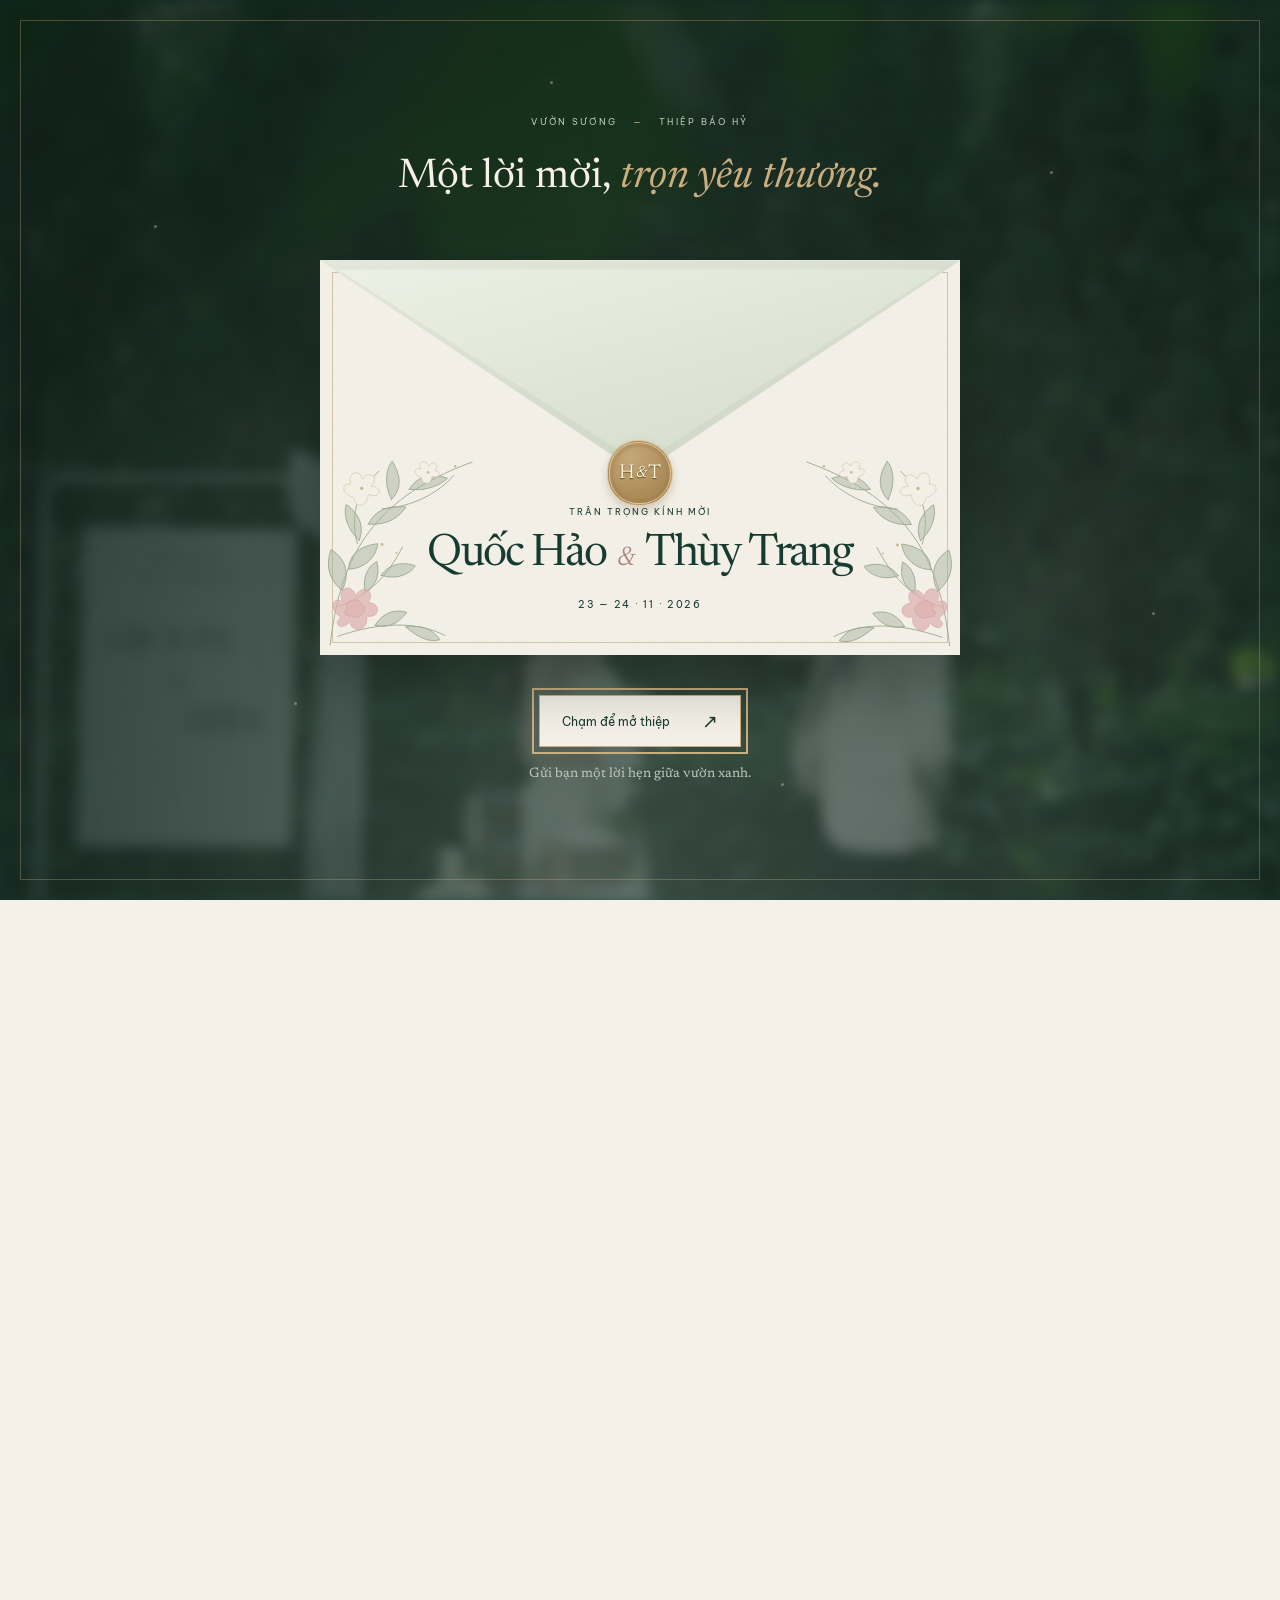
==== index.html @ 307e9cd2 "Add wedding music, update bride venue, remove RSVP and reorder groom directions" ====
<!doctype html>
<html lang="vi">
  <head>
    <meta charset="UTF-8" />
    <meta name="viewport" content="width=device-width,initial-scale=1" />
    <title>Thiệp cưới Quốc Hảo &amp; Thùy Trang | Vườn Sương</title>
    <meta
      name="description"
      content="Thiệp cưới Quốc Hảo và Thùy Trang. Bữa cơm thân mật ngày 23/11 và lễ thành hôn ngày 24/11/2026 tại Hưng Yên."
    />
    <link
      rel="stylesheet"
      href="assets/invitation-shared.css?v=20261108-music"
    />
    <link rel="stylesheet" href="assets/storytelling.css?v=20261108-music" />
    <link rel="stylesheet" href="assets/garden.css" />
    <link rel="icon" href="assets/favicon.svg" type="image/svg+xml" />
    <link rel="preconnect" href="https://fonts.googleapis.com" />
    <link rel="preconnect" href="https://fonts.gstatic.com" crossorigin />
    <link rel="preload" as="image" href="assets/images/nm_00004.webp" />
    <meta name="theme-color" content="#173B31" />
    <meta
      property="og:title"
      content="Quốc Hảo &amp; Thùy Trang · Vườn Sương"
    />
    <meta
      property="og:description"
      content="Trân trọng kính mời · 23–24.11.2026 · Hưng Yên"
    />
    <meta property="og:image" content="assets/images/nm_00004.webp" />
    <noscript
      ><style>
        .invitation-gate {
          display: none;
        }
      </style></noscript
    >
  </head>
  <body class="theme-garden" data-particles="true">
    <a class="skip-link" href="#noi-dung">Đến nội dung thiệp</a>
    <div
      class="invitation-gate"
      role="dialog"
      aria-labelledby="gate-title"
      data-state="closed"
    >
      <div class="gate__mist" aria-hidden="true"></div>
      <div class="gate__lights" aria-hidden="true">
        <span></span><span></span><span></span><span></span><span></span
        ><span></span>
      </div>
      <div class="gate__content">
        <p class="gate__edition">
          VƯỜN SƯƠNG <span aria-hidden="true">—</span> THIỆP BÁO HỶ
        </p>
        <p class="gate__intro" id="gate-title">
          Một lời mời, <i>trọn yêu thương.</i>
        </p>
        <div
          class="envelope"
          aria-label="Phong bì giấy ivory, niêm phong H và T"
        >
          <div class="envelope__back" aria-hidden="true"></div>
          <div class="envelope__letter" aria-hidden="true">
            <span>TRÂN TRỌNG KÍNH MỜI</span
            ><strong>Quốc Hảo<br /><i>&amp;</i><br />Thùy Trang</strong
            ><span>23 — 24 · 11 · 2026</span>
          </div>
          <div class="envelope__front">
            <p class="gate__label">TRÂN TRỌNG KÍNH MỜI</p>
            <h1 class="couple-title">
              <span class="couple-name">Quốc Hảo</span
              ><i class="couple-connector">&amp;</i
              ><span class="couple-name">Thùy Trang</span>
            </h1>
            <p class="gate__date">23 — 24 · 11 · 2026</p>
            <span
              class="envelope__botanical envelope__botanical--left"
              aria-hidden="true"
            ></span>
            <span
              class="envelope__botanical envelope__botanical--right"
              aria-hidden="true"
            ></span>
          </div>
          <div class="envelope__flap" aria-hidden="true"></div>
          <span class="gate__monogram" aria-hidden="true"
            >H<span>&amp;</span>T</span
          >
        </div>
        <button class="gate__open" type="button" data-open-invitation>
          <span>Chạm để mở thiệp</span><span aria-hidden="true">↗</span>
        </button>
        <p class="gate__footnote">Gửi bạn một lời hẹn giữa vườn xanh.</p>
        <p class="sr-only" role="status" data-gate-status></p>
      </div>
    </div>
    <main id="noi-dung" tabindex="-1">
      <section class="hero" aria-labelledby="hero-title">
        <div class="hero__frame" aria-hidden="true"></div>
        <span class="hero__signature" aria-hidden="true">H &amp; T</span>
        <div
          class="hero__photo"
          role="img"
          aria-label="Ảnh cưới Quốc Hảo và Thùy Trang giữa khu vườn"
        ></div>
        <div class="hero__content">
          <div class="hero__heading">
            <p class="eyebrow">TRÂN TRỌNG BÁO HỶ</p>
            <h1 class="couple-title" id="hero-title" tabindex="-1">
              <span class="couple-name">Quốc Hảo</span
              ><i class="couple-connector">&amp;</i
              ><span class="couple-name">Thùy Trang</span>
            </h1>
          </div>
          <p class="hero__invitation">
            Một lời hẹn giữa vườn xanh.<br />Trân trọng mời bạn đến chung vui
            cùng hai gia đình.
          </p>
          <div class="hero__date">
            <p class="hero__wedding-date">
              23 — 24 · 11 · 2026 <span>HƯNG YÊN</span>
            </p>
            <nav class="hero__links" aria-label="Thông tin ngày cưới">
              <a href="#lich-cuoi"
                >Xem lịch cưới <span aria-hidden="true">↓</span></a
              >
              <a href="#nha-chu-re"
                >Đường đến nhà chú rể <span aria-hidden="true">↓</span></a
              >
            </nav>
          </div>
        </div>
      </section>
      <section
        class="wedding-schedule"
        id="lich-cuoi"
        aria-labelledby="wedding-schedule-title"
      >
        <header>
          <p class="eyebrow">TRÂN TRỌNG KÍNH MỜI</p>
          <h2 id="wedding-schedule-title">Lịch cưới</h2>
          <p>
            Trân trọng kính mời quý vị tới dự bữa cơm thân mật mừng lễ thành hôn
            của hai con chúng tôi.
          </p>
        </header>
        <div class="wedding-schedule__events">
          <article class="wedding-schedule__event reveal">
            <span class="event-number" aria-hidden="true"
              >23<span>THÁNG 11</span></span
            >
            <h3>Bữa cơm thân mật</h3>
            <p>
              <time datetime="2026-11-23">Thứ Hai, 23/11/2026</time>
              <span class="wedding-schedule__lunar"
                >Tức ngày 15 tháng 10 năm Bính Ngọ</span
              >
            </p>
            <p class="wedding-schedule__place">
              <strong>Gia đình nhà gái</strong><br />Tổ dân phố Rừng, Dị Sử, Mỹ
              Hào, Hưng Yên
            </p>
          </article>
          <article class="wedding-schedule__event reveal">
            <span class="event-number" aria-hidden="true"
              >24<span>THÁNG 11</span></span
            >
            <h3>Lễ thành hôn</h3>
            <p>
              <time datetime="2026-11-24">Thứ Ba, 24/11/2026</time>
              <span class="wedding-schedule__lunar"
                >Tức ngày 16 tháng 10 năm Bính Ngọ</span
              >
            </p>
            <p class="wedding-schedule__place">
              <strong>Gia đình nhà trai</strong><br />Thôn Hiển Dương, Dương
              Quang, Mỹ Hào, Hưng Yên
            </p>
            <a href="#nha-chu-re">Xem bản đồ nhà trai</a>
          </article>
        </div>
        <div class="family-heading reveal">
          <span aria-hidden="true">❧</span>
          <p>Hai gia đình, một ngày vui</p>
        </div>
        <div class="wedding-schedule__families">
          <div class="reveal">
            <h3>Nhà trai</h3>
            <p>Đặng Đình Mười<br />Nguyễn Thị Duyên</p>
          </div>
          <div class="reveal">
            <h3>Nhà gái</h3>
            <p>Hàn Ngọc Tú<br />Nguyễn Thị Kim Oanh</p>
          </div>
        </div>
      </section>

      <section class="story" aria-label="Câu chuyện minh họa">
        <div class="story__copy reveal">
          <p class="eyebrow">CHUYỆN CỦA CHÚNG MÌNH</p>
          <p class="sample-note">Lời kể minh họa · chờ hai bạn xác nhận</p>
          <h2>Từ hôm nay,<br />mình gọi nhau là nhà.</h2>
          <p>
            Sau những ngày cùng nhau đi qua bình thường và rực rỡ, chúng mình
            chọn một ngày đẹp để bắt đầu chương mới.
          </p>
        </div>
        <img
          class="reveal"
          src="assets/images/nm_00059.webp"
          srcset="
            assets/images/nm_00059-420.webp 420w,
            assets/images/nm_00059.webp     699w
          "
          sizes="(max-width: 768px) calc(100vw - 40px), 46vw"
          alt="Quốc Hảo nghiêng về Thùy Trang bên hoa trắng trong khu vườn"
          loading="lazy"
          width="699"
          height="1048"
        />
      </section>
      <section class="promise">
        <blockquote class="reveal">
          “Có những cuộc gặp gỡ khiến mọi ngày sau đó đều trở nên
          <i>đáng nhớ.</i>”
        </blockquote>
        <div class="promise__detail reveal">
          <p>
            Chúng mình rất mong được đón bạn đến chung vui, cùng chứng kiến
            khoảnh khắc hai gia đình trở thành một.
          </p>
        </div>
      </section>

      <section class="story-chapter" aria-label="Lời hẹn của chúng mình">
        <div class="chapter-scene">
          <img
            src="assets/images/nm_00107.webp"
            alt="Quốc Hảo và Thùy Trang nắm tay nhau dưới những tán lá xanh"
            loading="lazy"
            width="699"
            height="1048"
          />
          <div class="chapter-words">
            <p class="story-eyebrow">CHUYỆN HAI CHÚNG MÌNH</p>
            <h2 class="reveal">Một cuộc gặp, một hành trình.</h2>
            <p class="reveal">
              Chúng mình mong những ngày phía trước sẽ luôn có một người để cùng
              trở về.
            </p>
          </div>
        </div>
      </section>
      <section class="story-vows" aria-labelledby="vow-title">
        <header class="reveal">
          <p class="story-eyebrow">MỘT CHƯƠNG MỚI</p>
          <h2 id="vow-title">Từ những điều bình dị</h2>
        </header>
        <div class="vow-pair">
          <article class="reveal">
            <span class="vow-initial" aria-hidden="true">T</span>
            <h3>Thùy Trang</h3>
            <p>
              Mong có một người cùng chia sẻ niềm vui, cùng lắng nghe những
              chuyện nhỏ và cùng yêu thương gia đình.
            </p>
          </article>
          <article class="reveal">
            <span class="vow-initial" aria-hidden="true">H</span>
            <h3>Quốc Hảo</h3>
            <p>
              Mong được nắm tay nhau qua những ngày bình thường, cùng chăm sóc
              một mái nhà và gìn giữ lời hẹn hôm nay.
            </p>
          </article>
        </div>
      </section>
      <section class="story-journey" aria-labelledby="journey-title">
        <header class="reveal">
          <h2 id="journey-title">Những điều mình cùng chọn.</h2>
          <p>Một lời hẹn được xây nên từ những điều nhỏ bé.</p>
        </header>
        <div class="journey-track">
          <article class="reveal">
            <span aria-hidden="true">01</span>
            <h3>Lắng nghe</h3>
            <p>Dành thời gian cho nhau, cả những điều chưa kịp nói.</p>
          </article>
          <article class="reveal">
            <span aria-hidden="true">02</span>
            <h3>Đồng hành</h3>
            <p>Cùng đi qua thay đổi và tìm niềm vui trong mỗi ngày.</p>
          </article>
          <article class="reveal">
            <span aria-hidden="true">03</span>
            <h3>Về chung một nhà</h3>
            <p>
              Mang theo yêu thương của hai gia đình để bắt đầu hành trình mới.
            </p>
          </article>
        </div>
      </section>
      <section class="story-album" aria-labelledby="album-title">
        <header class="reveal">
          <p class="story-eyebrow">ALBUM NGÀY VUI</p>
          <h2 id="album-title">Giữ lại những dịu dàng.</h2>
          <p>
            Những khoảnh khắc của Quốc Hảo và Thùy Trang. Chạm vào ảnh để ngắm
            gần hơn.
          </p>
        </header>
        <div class="album-grid">
          <button
            class="album-photo reveal"
            type="button"
            data-photo="assets/images/nm_00004.webp"
            aria-label="Mở ảnh Quốc Hảo và Thùy Trang bên nhau trong khu vườn"
          >
            <img
              src="assets/images/nm_00004.webp"
              srcset="
                assets/images/nm_00004-420.webp 420w,
                assets/images/nm_00004.webp     699w
              "
              sizes="(max-width: 768px) calc(100vw - 40px), 40vw"
              alt="Quốc Hảo và Thùy Trang nắm tay, cùng nhìn về phía máy ảnh trong khu vườn"
              loading="lazy"
              width="699"
              height="1048"
            /><span>Hai người, một lời hẹn</span>
          </button>
          <button
            class="album-photo reveal"
            type="button"
            data-photo="assets/images/nm_00059.webp"
            aria-label="Mở ảnh hai bạn bên hoa trắng"
          >
            <img
              src="assets/images/nm_00059.webp"
              srcset="
                assets/images/nm_00059-420.webp 420w,
                assets/images/nm_00059.webp     699w
              "
              sizes="(max-width: 768px) calc(100vw - 40px), 40vw"
              alt="Quốc Hảo nghiêng về Thùy Trang giữa sắc xanh và hoa trắng"
              loading="lazy"
              width="699"
              height="1048"
            /><span>Một khoảnh khắc dịu dàng</span>
          </button>
          <button
            class="album-photo reveal"
            type="button"
            data-photo="assets/images/nm_00107.webp"
            aria-label="Mở ảnh hai bạn nắm tay dưới tán lá"
          >
            <img
              src="assets/images/nm_00107.webp"
              srcset="
                assets/images/nm_00107-420.webp 420w,
                assets/images/nm_00107.webp     699w
              "
              sizes="(max-width: 768px) calc(100vw - 40px), 40vw"
              alt="Thùy Trang và Quốc Hảo nắm tay dưới những tán lá trong khu vườn"
              loading="lazy"
              width="699"
              height="1048"
            /><span>Nắm tay giữa vườn xanh</span>
          </button>
          <button
            class="album-photo reveal"
            type="button"
            data-photo="assets/images/nm_00158.webp"
            aria-label="Mở ảnh Thùy Trang cầm hoa và Quốc Hảo phía sau"
          >
            <img
              src="assets/images/nm_00158.webp"
              srcset="
                assets/images/nm_00158-420.webp 420w,
                assets/images/nm_00158.webp     699w
              "
              sizes="(max-width: 768px) calc(100vw - 40px), 40vw"
              alt="Thùy Trang cầm bó hoa trắng, Quốc Hảo mỉm cười phía sau trong khu vườn"
              loading="lazy"
              width="699"
              height="1048"
            /><span>Những ngày có nhau</span>
          </button>
          <button
            class="album-photo album-photo--ceremony reveal"
            type="button"
            data-photo="assets/images/nm_01440.webp"
            aria-label="Mở ảnh Quốc Hảo và Thùy Trang trong áo dài đỏ"
          >
            <img
              src="assets/images/nm_01440.webp"
              srcset="
                assets/images/nm_01440-420.webp 420w,
                assets/images/nm_01440.webp     699w
              "
              sizes="(max-width: 768px) calc(100vw - 40px), 40vw"
              alt="Quốc Hảo và Thùy Trang mặc áo dài đỏ bên dòng chữ Nhà có hỷ"
              loading="lazy"
              width="699"
              height="1048"
            /><span>Ngày vui, nhà có hỷ</span>
          </button>
        </div>
      </section>
      <section class="venue" id="nha-chu-re" aria-labelledby="venue-title">
        <div class="venue__copy reveal">
          <p class="eyebrow">ĐƯỜNG ĐẾN LỄ THÀNH HÔN</p>
          <h2 id="venue-title">Nhà chú rể</h2>
          <p>Thôn Hiển Dương, Dương Quang, Mỹ Hào, Hưng Yên</p>
          <a
            class="venue__directions"
            href="https://www.google.com/maps/dir/?api=1&amp;destination=20.9388189%2C106.1072559"
            target="_blank"
            rel="noopener noreferrer"
          >
            Chỉ đường trên Google Maps <span aria-hidden="true">↗</span>
          </a>
        </div>
        <iframe
          class="venue__map"
          title="Bản đồ Google Maps đến nhà chú rể"
          src="https://www.google.com/maps?q=20.9388189%2C106.1072559&amp;z=16&amp;output=embed"
          loading="lazy"
          referrerpolicy="no-referrer"
          allowfullscreen
        ></iframe>
      </section>
      <section class="story-finale" aria-label="Lời cảm ơn của hai gia đình">
        <p class="story-eyebrow reveal">QUỐC HẢO &amp; THÙY TRANG</p>
        <h2 class="reveal">Một lời hẹn giữa vườn xanh.</h2>
        <p class="reveal">
          Hai gia đình chân thành cảm ơn.<br />Sự hiện diện của quý vị là niềm
          vinh hạnh cho gia đình chúng tôi.
        </p>
      </section>
      <button
        class="music-toggle"
        type="button"
        aria-controls="wedding-music"
        aria-pressed="false"
        aria-label="Bật nhạc nền Young And Beautiful"
        hidden
      >
        <svg
          aria-hidden="true"
          viewBox="0 0 24 24"
          width="19"
          height="19"
          fill="none"
          stroke="currentColor"
          stroke-width="1.4"
        >
          <path d="M9 17V6l11-3v11M9 9l11-3" />
          <ellipse cx="6" cy="17.5" rx="3" ry="2.5" />
          <ellipse cx="17" cy="14.5" rx="3" ry="2.5" />
        </svg>
        <span class="music-toggle__label">Bật nhạc</span>
      </button>
      <p class="sr-only" role="status" aria-live="polite" data-music-status></p>
    </main>
    <audio
      id="wedding-music"
      src="assets/audio/young-and-beautiful.mp3"
      preload="none"
      loop
    ></audio>
    <footer class="invitation-footer">
      QUỐC HẢO &amp; THÙY TRANG · <a href="#noi-dung">Về đầu trang ↑</a>
    </footer>
    <script src="assets/music.js?v=20261108-music"></script>
    <script src="assets/invitation.js?v=20261108-music"></script>
  </body>
</html>
---- assets/invitation-shared.css ----
﻿@import url("https://fonts.googleapis.com/css2?family=Be+Vietnam+Pro:wght@300;400;500;600&family=Newsreader:ital,opsz,wght@0,6..72,400;0,6..72,500;0,6..72,600;1,6..72,400;1,6..72,500&display=swap");

:root {
  --green: #173b31;
  --pine: #102820;
  --paper: #f5f1e8;
  --sage: #bbcabd;
  --gold: #c9ae80;
  --rose: #dba6a6;
  --line: rgba(137, 119, 82, 0.32);
  --serif: "Newsreader", Georgia, serif;
  --sans: "Be Vietnam Pro", Arial, sans-serif;
  --ease: cubic-bezier(0.22, 1, 0.36, 1);
}
* {
  box-sizing: border-box;
}
html {
  scroll-behavior: smooth;
}
html.invitation-locked {
  overflow: hidden;
  overflow-anchor: none;
  scroll-behavior: auto;
}
body {
  margin: 0;
  min-width: 280px;
  font-family: var(--sans);
  background: var(--paper);
  color: var(--green);
}
body.gate-active {
  position: fixed;
  inset: 0;
  width: 100%;
  overflow: hidden;
}
.music-toggle {
  position: fixed;
  z-index: 40;
  right: max(1rem, env(safe-area-inset-right));
  bottom: max(1rem, env(safe-area-inset-bottom));
  display: inline-flex;
  align-items: center;
  justify-content: center;
  gap: 0.65rem;
  min-height: 48px;
  padding: 0.75rem 1rem;
  border: 1px solid var(--gold);
  background: var(--paper);
  color: var(--green);
  box-shadow: 0 4px 20px #10282020;
  cursor: pointer;
  font-size: 0.7rem;
  transition:
    background 0.2s,
    transform 0.2s;
}
.music-toggle:hover {
  background: #e3e9df;
}
.music-toggle:active {
  transform: scale(0.97);
}
.music-toggle[data-music-state="playing"] {
  background: var(--green);
  color: var(--paper);
}
.music-toggle[hidden],
body:not(.invitation-open) .music-toggle {
  display: none;
}
a {
  color: inherit;
  text-decoration: none;
}
button,
input,
select,
textarea {
  font: inherit;
}
button,
a,
input,
select {
  -webkit-tap-highlight-color: transparent;
}
button {
  touch-action: manipulation;
}
button:focus-visible,
a:focus-visible,
input:focus-visible,
select:focus-visible,
textarea:focus-visible {
  outline: 2px solid var(--gold);
  outline-offset: 5px;
}
button:disabled {
  cursor: wait;
}
h1,
h2,
h3,
blockquote {
  font-family: var(--serif);
  font-weight: 400;
  line-height: 1.2;
  letter-spacing: -0.025em;
  text-wrap: balance;
  overflow-wrap: break-word;
}
p {
  line-height: 1.85;
  text-wrap: pretty;
}
img {
  max-width: 100%;
}
main:focus,
h1:focus {
  outline: none;
}
.sr-only {
  position: absolute;
  width: 1px;
  height: 1px;
  padding: 0;
  margin: -1px;
  overflow: hidden;
  clip-path: inset(50%);
  white-space: nowrap;
}
.skip-link {
  position: fixed;
  z-index: 70;
  left: 1rem;
  top: 1rem;
  padding: 1rem;
  background: var(--paper);
  color: var(--green);
  transform: translateY(-200%);
}
.skip-link:focus {
  transform: none;
}
.couple-title {
  display: flex;
  flex-direction: column;
  gap: 0.04em;
  margin: 1rem 0;
  font: 400 clamp(3rem, 6.3vw, 6.5rem)/1.22 var(--serif);
  letter-spacing: -0.04em;
}
.couple-name {
  display: block;
  white-space: nowrap;
  line-height: 1.24;
}
.couple-connector {
  font-size: 0.48em;
  font-weight: 400;
  line-height: 1.3;
  color: var(--rose);
}
.eyebrow,
.story-eyebrow {
  font: 500 0.65rem/1.9 var(--sans);
  letter-spacing: 0.2em;
}
.reveal {
  opacity: 1;
}
.motion-ready .reveal {
  transition:
    opacity 0.85s ease,
    transform 1s var(--ease);
  transition-delay: calc(var(--reveal-order, 0) * 100ms);
}
.motion-ready .reveal:not(.is-visible) {
  opacity: 0;
  transform: translate3d(0, 24px, 0);
}
.celebration-layer {
  position: fixed;
  inset: 0;
  z-index: 30;
  pointer-events: none;
  overflow: hidden;
}
.celebration-layer span {
  position: absolute;
  left: calc(var(--i) * 11%);
  top: -5%;
  width: 7px;
  height: 12px;
  background: var(--rose);
  border-radius: 80% 15% 80% 15%;
  opacity: 0;
  animation: petal-fall 4.8s calc(var(--i) * 110ms) ease-out both;
}
.celebration-layer span:nth-child(even) {
  background: var(--sage);
  width: 6px;
  height: 15px;
}
@keyframes petal-fall {
  12% {
    opacity: 0.65;
  }
  to {
    opacity: 0;
    transform: translate3d(7vw, 102vh, 0) rotate(250deg);
  }
}
dialog::backdrop {
  background: rgba(8, 24, 18, 0.87);
}
dialog[open] {
  animation: dialog-in 0.3s var(--ease);
}
@keyframes dialog-in {
  from {
    opacity: 0;
    transform: translateY(12px);
  }
  to {
    opacity: 1;
    transform: none;
  }
}
.invitation-footer {
  text-align: center;
  padding: 2rem 1rem;
  background: var(--pine);
  color: var(--sage);
  font-size: 0.65rem;
  line-height: 2;
  letter-spacing: 0.06em;
}
.invitation-footer a {
  text-decoration: underline;
  text-underline-offset: 4px;
}
@media (prefers-reduced-motion: reduce) {
  html {
    scroll-behavior: auto;
  }
  *,
  *::before,
  *::after {
    animation: none !important;
    transition: none !important;
  }
  .motion-ready .reveal:not(.is-visible) {
    opacity: 1;
    transform: none;
  }
  .celebration-layer {
    display: none;
  }
}
---- assets/storytelling.css ----
﻿.story-chapter {
  min-height: 125svh;
  position: relative;
  background: var(--pine);
  color: var(--paper);
}
.chapter-scene {
  position: sticky;
  top: 0;
  min-height: 100svh;
  display: grid;
  align-items: center;
  overflow: hidden;
  padding: 7rem 8vw;
  isolation: isolate;
}
.chapter-scene > img {
  position: absolute;
  inset: 0;
  z-index: -2;
  left: 45%;
  width: 55%;
  height: 100%;
  object-fit: cover;
  object-position: center 62%;
  filter: brightness(0.72);
  transform: scale(1.08);
}
.chapter-scene::after {
  content: "";
  position: absolute;
  inset: 0;
  z-index: -1;
  background: linear-gradient(90deg, rgba(9, 29, 22, 0.65), transparent);
}
.chapter-words {
  max-width: 36vw;
}
.chapter-words h2 {
  font-size: clamp(2.5rem, 5vw, 5rem);
  margin: 1rem 0 1.75rem;
}
.chapter-words > p:last-child {
  max-width: 42ch;
  font-size: clamp(0.9rem, 1.5vw, 1.1rem);
}
.story-vows,
.story-journey,
.story-album,
.story-finale {
  padding: clamp(5rem, 9vw, 9rem) max(1.25rem, 7vw);
  min-width: 0;
}
.story-vows,
.story-journey {
  background: #e3e9df;
}
.story-vows h2,
.story-journey h2,
.story-album h2,
.story-finale h2 {
  font-size: clamp(2.5rem, 4.5vw, 4.6rem);
  max-width: 20ch;
  margin: 0 0 1.5rem;
}
.story-vows > header,
.story-journey > header,
.story-album > header {
  max-width: 1200px;
  margin: 0 auto 4rem;
}
.vow-pair {
  max-width: 1200px;
  margin: auto;
  display: grid;
  grid-template-columns: 1fr 1fr;
  gap: 8vw;
}
.vow-pair article {
  position: relative;
  padding: 3rem 0;
  border-top: 1px solid var(--line);
}
.vow-initial {
  font: 400 5.5rem/1.2 var(--serif);
  color: #a27d75;
  display: block;
  margin-bottom: 1rem;
}
.vow-pair h3 {
  font-size: 2.1rem;
  margin: 0.5rem 0 1rem;
}
.vow-pair p,
.journey-track p,
.story-finale > p:not(.story-eyebrow) {
  font-size: 0.85rem;
  max-width: 44ch;
}
.story-journey {
  padding-top: 2rem;
}
.journey-track {
  max-width: 1200px;
  margin: auto;
  display: grid;
  grid-template-columns: repeat(3, minmax(0, 1fr));
  gap: 3rem;
  border-top: 1px solid var(--line);
}
.journey-track article {
  padding-top: 2rem;
}
.journey-track span {
  font-size: 0.75rem;
  color: #876b43;
  font-variant-numeric: tabular-nums;
}
.journey-track h3 {
  font-size: 1.8rem;
  margin: 2rem 0 1rem;
}
.story-album > header > p:last-child,
.story-journey > header > p {
  font-size: 0.8rem;
  max-width: 50ch;
}
.album-grid {
  max-width: 1200px;
  margin: auto;
  display: grid;
  grid-template-columns: 1.15fr 1fr;
  gap: 2rem;
}
.album-photo {
  appearance: none;
  display: block;
  min-width: 0;
  padding: 0;
  border: 0;
  background: none;
  color: inherit;
  text-align: left;
  cursor: zoom-in;
  overflow: hidden;
}
.album-photo:first-child {
  grid-column: 1;
}
.album-photo img {
  display: block;
  width: 100%;
  height: auto;
  aspect-ratio: 2/3;
  object-fit: cover;
  transition: transform 0.9s var(--ease);
}
.album-photo:first-child img {
  aspect-ratio: 2/3;
  height: auto;
}
.album-photo:nth-child(even) {
  margin-top: 4rem;
}
.album-photo--ceremony {
  grid-column: 1/-1;
  width: min(520px, 100%);
  justify-self: center;
  margin-top: 2rem;
}
.album-photo span {
  display: block;
  font-size: 0.7rem;
  line-height: 1.7;
  padding: 1rem 0;
  position: relative;
  background: var(--paper);
}
@media (hover: hover) {
  .album-photo:hover img {
    transform: scale(1.025);
  }
}
.story-finale {
  position: relative;
  isolation: isolate;
  overflow: hidden;
  text-align: center;
  min-height: 80svh;
  display: flex;
  flex-direction: column;
  justify-content: center;
  align-items: center;
  background: var(--pine);
  color: var(--paper);
}
.story-finale::before {
  content: "";
  position: absolute;
  inset: 0;
  z-index: -2;
  background:
    linear-gradient(#102820db, #102820eb),
    url("images/nm_00158.webp") center 60% / cover;
}
.story-finale::after {
  content: "";
  position: absolute;
  inset: 1.5rem;
  border: 1px solid #c9ae8060;
  background: url("botanical.svg") left bottom/170px no-repeat;
  pointer-events: none;
}
.story-finale .story-eyebrow {
  color: var(--gold);
}
.story-finale h2 {
  max-width: 17ch;
}

.finale-petals {
  position: absolute;
  inset: 0;
  pointer-events: none;
  overflow: hidden;
  z-index: -1;
}
.finale-petals span {
  position: absolute;
  top: 0;
  left: calc(var(--i) * 18%);
  width: 8px;
  height: 13px;
  background: var(--rose);
  border-radius: 80% 10%;
  opacity: 0;
}
.finale-seen .finale-petals span {
  animation: petal-fall 5s calc(var(--i) * 200ms) ease-out both;
}
.photo-dialog {
  width: min(1100px, 94vw);
  max-height: 94dvh;
  padding: 3.5rem 1rem 1rem;
  border: 1px solid #c9ae8080;
  background: var(--pine);
  color: var(--paper);
}
.photo-dialog img {
  display: block;
  max-width: 100%;
  width: auto;
  max-height: 72dvh;
  margin: auto;
  object-fit: contain;
}
.photo-close {
  position: absolute;
  right: 1rem;
  top: 0.5rem;
  background: transparent;
  color: inherit;
  border: 0;
  min-height: 44px;
  padding: 0.5rem;
  cursor: pointer;
}
.photo-caption {
  display: flex;
  align-items: center;
  justify-content: center;
  gap: 1rem;
  font-size: 0.75rem;
  line-height: 1.5;
  min-height: 48px;
  margin: 0.8rem 0 0;
}
.photo-caption p {
  margin: 0;
  text-align: center;
}
.photo-nav {
  flex-shrink: 0;
  min-width: 44px;
  min-height: 44px;
  color: var(--paper);
  background: transparent;
  border: 1px solid #c9ae8080;
  cursor: pointer;
}
.photo-nav:hover {
  background: #c9ae801a;
}
.photo-counter {
  text-align: center;
  font-size: 0.6rem;
  color: var(--sage);
  margin: 0.5rem 0;
}
body:has(dialog[open]) {
  overflow: hidden;
}
@supports (animation-timeline: view()) {
  @media (prefers-reduced-motion: no-preference) {
    .chapter-scene > img {
      animation: chapter-drift linear both;
      animation-timeline: view();
      animation-range: entry 0% exit 100%;
    }
  }
}
@keyframes chapter-drift {
  from {
    transform: scale(1.12) translateY(-2%);
  }
  to {
    transform: scale(1.04) translateY(2%);
  }
}
@media (max-width: 768px) {
  .vow-pair {
    gap: 2rem;
    grid-template-columns: 1fr;
  }
  .vow-pair article {
    padding: 2rem 0;
  }
  .vow-initial {
    font-size: 4.5rem;
  }
  .journey-track {
    grid-template-columns: 1fr;
    gap: 1.5rem;
    border-top: 0;
  }
  .journey-track article {
    border-top: 1px solid var(--line);
    padding-top: 1.5rem;
  }
  .journey-track h3 {
    margin: 1rem 0;
  }
  .story-vows > header,
  .story-journey > header,
  .story-album > header {
    margin-bottom: 2rem;
  }
  .album-grid {
    grid-template-columns: 1fr;
    gap: 1.7rem;
  }
  .album-photo:first-child {
    grid-row: auto;
  }
  .album-photo:first-child img {
    height: auto;
    aspect-ratio: 2/3;
  }
  .album-photo:nth-child(even),
  .album-photo--ceremony {
    margin-top: 0;
  }
  .chapter-scene > img {
    left: 0;
    width: 100%;
    object-position: center 65%;
    filter: brightness(0.38);
  }
  .chapter-words {
    max-width: 100%;
  }
  .chapter-scene {
    padding: 6rem 1.25rem;
  }
  .chapter-words h2 {
    font-size: clamp(2.2rem, 9vw, 3.5rem);
  }
  .story-finale {
    min-height: 75svh;
  }
  .story-finale::after {
    inset: 0.75rem;
    background-size: 100px;
  }
  .photo-caption {
    gap: 0.6rem;
    font-size: 0.65rem;
  }
}
@media (prefers-reduced-motion: reduce) {
  .story-chapter {
    min-height: 0;
  }
  .chapter-scene {
    position: relative;
    min-height: 80svh;
  }
  .chapter-scene > img {
    animation: none;
    transform: none;
  }
  .finale-petals {
    display: none;
  }
}
---- assets/garden.css ----
/* Vườn Sương: one invitation, one palette. Layer order is local to each scene. */
.invitation-gate {
  display: none;
  position: fixed;
  inset: 0;
  z-index: 60;
  isolation: isolate;
  overflow: auto;
  background: var(--pine);
  color: var(--paper);
  padding: 2rem 1.25rem;
}
.gate-active .invitation-gate {
  display: grid;
  place-items: center;
}
.invitation-gate::before {
  content: "";
  position: absolute;
  inset: 0;
  z-index: -3;
  background:
    linear-gradient(90deg, rgba(9, 29, 22, 0.85), rgba(16, 40, 32, 0.62)),
    url("images/nm_00107.webp") center 48% / cover;
  filter: blur(7px);
}
.invitation-gate::after {
  content: "";
  position: absolute;
  inset: 1.25rem;
  border: 1px solid rgba(201, 174, 128, 0.32);
  pointer-events: none;
  z-index: -1;
}
.gate__mist {
  position: absolute;
  inset: 0;
  z-index: -2;
  pointer-events: none;
  overflow: hidden;
}
.gate__mist::before,
.gate__mist::after {
  content: "";
  position: absolute;
  inset: 10% -20% -20%;
  background: radial-gradient(
    ellipse at 50% 80%,
    rgba(187, 202, 189, 0.17),
    transparent 65%
  );
  animation: mist-drift 18s ease-in-out 2 alternate;
}
.gate__mist::after {
  inset: -20%;
  animation-delay: -8s;
  opacity: 0.55;
}
@keyframes mist-drift {
  to {
    transform: translate3d(8%, -5%, 0);
  }
}
.gate__content {
  width: min(640px, 100%);
  text-align: center;
  position: relative;
  margin: auto;
  padding: 1rem 0;
}
.gate__edition {
  margin: 0;
  font-size: 0.56rem;
  letter-spacing: 0.26em;
  color: var(--sage);
}
.gate__edition span {
  padding: 0 0.7rem;
  color: var(--gold);
}
.gate__intro {
  font: 400 clamp(1.65rem, 3.2vw, 2.6rem)/1.3 var(--serif);
  margin: 1.3rem 0 3.5rem;
}
.gate__intro i {
  color: var(--gold);
}
.envelope {
  position: relative;
  isolation: isolate;
  width: 100%;
  aspect-ratio: 1.62;
  perspective: 1200px;
  filter: drop-shadow(0 24px 32px rgba(3, 16, 9, 0.35));
}
.envelope__back {
  position: absolute;
  inset: 0;
  background: #aab7a4;
  border: 1px solid #c1c6b2;
  z-index: 0;
}
.envelope__front {
  position: absolute;
  inset: 0;
  z-index: 3;
  background: var(--paper);
  color: var(--green);
  padding: clamp(1rem, 3vw, 2rem);
  display: flex;
  flex-direction: column;
  align-items: center;
  justify-content: flex-end;
  overflow: hidden;
}
.envelope__front::before {
  content: "";
  position: absolute;
  inset: 12px;
  border: 1px solid rgba(164, 141, 96, 0.45);
  pointer-events: none;
}
.envelope__front::after,
.envelope__letter::after {
  content: "";
  position: absolute;
  inset: 0;
  pointer-events: none;
  opacity: 0.16;
  background-image: url("data:image/svg+xml,%3Csvg xmlns='http://www.w3.org/2000/svg' width='150' height='150'%3E%3Cfilter id='n'%3E%3CfeTurbulence type='fractalNoise' baseFrequency='.8' numOctaves='3' stitchTiles='stitch'/%3E%3C/filter%3E%3Cpath fill='%237c755d' filter='url(%23n)' opacity='.45' d='M0 0h150v150H0z'/%3E%3C/svg%3E");
}
.envelope__front .couple-title {
  font-size: clamp(1.65rem, 4.2vw, 2.8rem);
  display: flex;
  flex-direction: row;
  align-items: baseline;
  gap: 0.25em;
  margin: 0.45rem 0;
  z-index: 1;
  position: relative;
  letter-spacing: -0.04em;
}
.envelope__front .couple-connector {
  font-size: 0.6em;
  color: #ad8580;
}
.gate__label {
  font-size: clamp(0.48rem, 1vw, 0.58rem);
  letter-spacing: 0.22em;
  margin: 0;
  position: relative;
  z-index: 1;
}
.gate__date {
  font-size: 0.6rem;
  letter-spacing: 0.18em;
  margin: 0.4rem 0 0.6rem;
  z-index: 1;
}
.envelope__flap {
  position: absolute;
  inset: 0 0 auto;
  height: 54%;
  z-index: 4;
  transform-origin: 50% 0;
  transform: rotateX(0);
  backface-visibility: visible;
  clip-path: polygon(0 0, 100% 0, 50% 100%);
  background: linear-gradient(165deg, #e3e7db, #cbd4c2);
  border-top: 1px solid #dce0d0;
}
.envelope__flap::after {
  content: "";
  position: absolute;
  inset: 8px 18px 10px;
  background: linear-gradient(165deg, #edf0e4, #d2dbc9);
  clip-path: polygon(0 0, 100% 0, 50% 100%);
}
.gate__monogram {
  position: absolute;
  z-index: 5;
  left: calc(50% - 33px);
  top: calc(54% - 34px);
  width: 66px;
  height: 66px;
  border-radius: 48% 52% 49% 47%;
  display: flex;
  align-items: center;
  justify-content: center;
  gap: 1px;
  background: radial-gradient(circle at 35% 25%, #c5a878, #9e7d48);
  color: #fff6dc;
  border: 3px double #e0c79e;
  box-shadow:
    0 4px 8px #6d614b44,
    inset 0 0 0 4px #9a794d44;
  font: 400 1.25rem var(--serif);
  text-shadow: 0 1px 1px #574120;
}
.gate__monogram span {
  font-style: italic;
  font-size: 0.8em;
}
.envelope__letter {
  position: absolute;
  inset: 7% 8% 6%;
  z-index: 2;
  border: 1px solid var(--gold);
  outline: 7px solid var(--paper);
  background: var(--paper);
  color: var(--green);
  display: flex;
  flex-direction: column;
  align-items: center;
  justify-content: center;
  gap: 1rem;
  padding: 1rem;
  box-shadow: 0 -5px 15px #10282015;
}
.envelope__letter > span {
  font-size: 0.5rem;
  letter-spacing: 0.18em;
}
.envelope__letter strong {
  font: 400 clamp(1.6rem, 4vw, 2.5rem)/1.1 var(--serif);
}
.envelope__letter i {
  color: #af8380;
  font-size: 0.6em;
}
.envelope__botanical {
  position: absolute;
  bottom: 0;
  width: 32%;
  aspect-ratio: 1;
  background: url("botanical.svg") center/contain no-repeat;
  opacity: 0.85;
  pointer-events: none;
}
.envelope__botanical--left {
  left: 0;
}
.envelope__botanical--right {
  right: 0;
  transform: scaleX(-1);
}
.gate__open {
  display: inline-flex;
  justify-content: center;
  align-items: center;
  gap: 2rem;
  min-height: 50px;
  margin-top: 2.5rem;
  padding: 0.8rem 1.4rem;
  border: 1px solid var(--gold);
  background: var(--paper);
  color: var(--green);
  cursor: pointer;
  font-size: 0.73rem;
  transition:
    background 0.25s,
    transform 0.25s,
    opacity 0.3s;
}
.gate__open:hover {
  background: #e2e6d8;
  transform: translateY(-2px);
}
.gate__open:active {
  transform: scale(0.97);
}
.gate__open > span:last-child {
  font-size: 1.2rem;
}
.gate__footnote {
  font: 400 0.85rem/1.7 var(--serif);
  color: var(--sage);
  margin: 1rem 0 0;
}
.gate__lights {
  position: absolute;
  inset: 0;
  pointer-events: none;
  overflow: hidden;
}
.gate__lights span {
  position: absolute;
  width: 3px;
  height: 3px;
  border-radius: 50%;
  background: #e8d4a8;
  box-shadow: 0 0 12px #efdcac;
  left: 12%;
  top: 25%;
  opacity: 0.4;
  animation: light-drift 9s ease-in-out 3 alternate;
}
.gate__lights span:nth-child(2) {
  left: 82%;
  top: 19%;
  animation-delay: -4s;
}
.gate__lights span:nth-child(3) {
  left: 23%;
  top: 78%;
  animation-delay: -2s;
}
.gate__lights span:nth-child(4) {
  left: 90%;
  top: 68%;
  animation-delay: -6s;
}
.gate__lights span:nth-child(5) {
  left: 61%;
  top: 87%;
  animation-delay: -3s;
}
.gate__lights span:nth-child(6) {
  left: 43%;
  top: 9%;
  animation-delay: -5s;
}
@keyframes light-drift {
  to {
    transform: translate3d(18px, -28px, 0);
    opacity: 0.8;
  }
}
/* 0-400ms seal; 300-1150ms flap; 850-2150ms letter; 2050-3000ms dissolve. */
.invitation-gate.is-opening {
  animation: gate-dissolve 0.95s 2.05s ease-in-out forwards;
  pointer-events: none;
}
.is-opening .gate__monogram {
  animation: seal-release 0.55s ease-in forwards;
}
.is-opening .envelope {
  animation: envelope-settle 1.3s 0.85s var(--ease) forwards;
}
.is-opening .envelope__flap {
  animation: flap-open 0.85s 0.3s var(--ease) forwards;
}
.is-opening .envelope__letter {
  animation: letter-rise 1.3s 0.85s var(--ease) forwards;
}
.is-opening .gate__open,
.is-opening .gate__footnote,
.is-opening .gate__intro,
.is-opening .gate__edition {
  opacity: 0;
  transition: opacity 0.3s;
}
@keyframes seal-release {
  35% {
    transform: translate3d(0, -8px, 35px) scale(1.08);
  }
  to {
    transform: translate3d(12px, 34px, 60px) rotate(12deg) scale(1.1);
    opacity: 0;
  }
}
@keyframes flap-open {
  49% {
    z-index: 4;
  }
  50%,
  100% {
    z-index: 1;
  }
  to {
    transform: rotateX(180deg);
  }
}
@keyframes envelope-settle {
  to {
    transform: translate3d(0, 22%, 0) scale(0.86);
  }
}
@keyframes letter-rise {
  to {
    transform: translate3d(0, -103%, 0);
  }
}
@keyframes gate-dissolve {
  to {
    opacity: 0;
    visibility: hidden;
  }
}
.hero {
  min-height: 100svh;
  position: relative;
  isolation: isolate;
  display: flex;
  align-items: center;
  overflow: hidden;
  color: var(--paper);
  background: var(--pine);
}
.hero__photo {
  position: absolute;
  inset: 0;
  z-index: -3;
  background:
    linear-gradient(
      90deg,
      rgba(9, 29, 22, 0.96) 4%,
      rgba(9, 29, 22, 0.77) 34%,
      rgba(9, 29, 22, 0.08) 76%
    ),
    url("images/nm_00004.webp") right 54% / auto 130% no-repeat;
  background-color: var(--pine);
}
.hero__frame {
  position: absolute;
  inset: 1.5rem;
  border: 1px solid #c9ae8055;
  pointer-events: none;
  z-index: 2;
}
.hero__frame::before,
.hero__frame::after {
  content: "";
  position: absolute;
  width: 95px;
  aspect-ratio: 1;
  background: url("botanical.svg") center/contain no-repeat;
  opacity: 0.65;
}
.hero__frame::before {
  left: -3px;
  top: -3px;
  transform: rotate(90deg);
}
.hero__frame::after {
  bottom: -3px;
  right: -3px;
  transform: rotate(-90deg);
}
.hero__signature {
  position: absolute;
  right: 3.5rem;
  top: 3rem;
  font: 400 1.1rem var(--serif);
  letter-spacing: 0.12em;
  color: var(--gold);
}
.hero::after {
  content: "";
  position: absolute;
  inset: -30% -20%;
  z-index: -1;
  pointer-events: none;
  background: linear-gradient(
    115deg,
    transparent 40%,
    #f5f1e806 50%,
    transparent 60%
  );
  opacity: 0;
}
.hero-entered .hero::after {
  animation: garden-light 18s 1s ease-in-out 2 alternate;
}
@keyframes garden-light {
  from {
    opacity: 0;
    transform: translateX(-8%);
  }
  to {
    opacity: 1;
    transform: translateX(8%);
  }
}
.hero__content {
  width: 100%;
  max-width: 1440px;
  margin: auto;
  padding: 7rem 8vw 5rem;
}
.hero .eyebrow {
  color: var(--gold);
  margin: 0 0 1.8rem;
}
.hero .couple-title {
  max-width: 8em;
}
.hero__invitation {
  font: 400 clamp(1rem, 1.7vw, 1.2rem)/1.8 var(--serif);
  color: #e2e5d9;
  max-width: 40ch;
  margin: 1.5rem 0 2rem;
}
.hero__wedding-date {
  font-size: 0.75rem;
  letter-spacing: 0.18em;
  margin-bottom: 1.3rem;
}
.hero__wedding-date span {
  display: inline-block;
  margin-left: 1.5rem;
  font-size: 0.55rem;
  color: var(--sage);
}
.hero__links {
  display: flex;
  flex-wrap: wrap;
  gap: 0.2rem 1.5rem;
  font-size: 0.65rem;
  color: var(--sage);
}
.hero__links a {
  display: inline-flex;
  align-items: center;
  gap: 1rem;
  min-height: 44px;
  border-bottom: 1px solid #c9ae8055;
}
.hero__links a:hover {
  color: var(--paper);
}
.motion-ready:not(.hero-entered) .hero .couple-name,
.motion-ready:not(.hero-entered) .hero .couple-connector,
.motion-ready:not(.hero-entered) .hero__date,
.motion-ready:not(.hero-entered) .hero__invitation {
  opacity: 0;
  transform: translateY(20px);
}
.hero-entered .hero .couple-name,
.hero-entered .hero .couple-connector,
.hero-entered .hero__date,
.hero-entered .hero__invitation {
  animation: hero-arrive 0.8s var(--ease) both;
}
.hero-entered .hero .couple-connector {
  animation-delay: 0.12s;
}
.hero-entered .hero .couple-name:last-child {
  animation-delay: 0.24s;
}
.hero-entered .hero__invitation {
  animation-delay: 0.38s;
}
.hero-entered .hero__date {
  animation-delay: 0.5s;
}
.hero-entered .hero__photo {
  animation:
    hero-photo-in 2s var(--ease) both,
    breathe 22s 2s ease-in-out 2 alternate;
}
@keyframes hero-arrive {
  from {
    opacity: 0;
    transform: translateY(20px);
  }
  to {
    opacity: 1;
    transform: none;
  }
}
@keyframes hero-photo-in {
  from {
    opacity: 0.25;
    transform: scale(1.035);
  }
  to {
    opacity: 1;
    transform: scale(1);
  }
}
@keyframes breathe {
  to {
    transform: scale(1.025);
  }
}
.wedding-schedule {
  padding: clamp(5rem, 9vw, 9rem) max(1.25rem, 7vw);
  background: var(--paper);
}
.wedding-schedule > header {
  text-align: center;
  max-width: 40rem;
  margin: 0 auto 3.5rem;
}
.wedding-schedule h2 {
  font-size: clamp(3rem, 5vw, 5rem);
  margin: 1rem 0;
}
.wedding-schedule header > p:last-child {
  font-size: 0.85rem;
  color: #5c6c60;
}
.wedding-schedule__events,
.wedding-schedule__families {
  display: grid;
  grid-template-columns: repeat(2, minmax(0, 1fr));
  gap: 2rem;
  max-width: 1100px;
  margin: auto;
}
.wedding-schedule__event {
  position: relative;
  padding: 2.5rem clamp(1.3rem, 4vw, 3.5rem);
  text-align: center;
  border: 1px solid var(--line);
  background: #faf7f0;
  box-shadow: 0 12px 35px #173b3105;
}
.wedding-schedule__event::before {
  content: "";
  position: absolute;
  inset: 8px;
  border: 1px solid #c9ae8040;
  pointer-events: none;
}
.event-number {
  display: block;
  font: 400 4rem/1 var(--serif);
  color: #967b50;
  margin: 0.4rem 0 2rem;
}
.event-number span {
  display: block;
  font: 500 0.5rem/2 var(--sans);
  letter-spacing: 0.22em;
  margin-top: 0.7rem;
}
.wedding-schedule__event h3 {
  font-size: clamp(2rem, 3.2vw, 3rem);
  margin: 0 0 1.5rem;
}
.wedding-schedule__event p {
  font-size: 0.8rem;
}
.wedding-schedule__event time {
  font-weight: 500;
}
.wedding-schedule__lunar {
  display: block;
  font-size: 0.7rem;
  color: #667364;
  margin-top: 0.3rem;
}
.wedding-schedule__place {
  border-top: 1px solid var(--line);
  padding-top: 1.5rem;
  margin-top: 1.5rem;
}
.wedding-schedule__event a {
  display: inline-flex;
  align-items: center;
  min-height: 44px;
  text-decoration: underline;
  text-underline-offset: 5px;
  font-size: 0.7rem;
}
.family-heading {
  text-align: center;
  margin: 4.5rem 0 2rem;
  font: 400 1.8rem var(--serif);
}
.family-heading span {
  color: #9c8357;
  font-size: 2.5rem;
}
.family-heading p {
  margin: 0.5rem;
}
.wedding-schedule__families {
  gap: 0;
}
.wedding-schedule__families > div {
  text-align: center;
  padding: 1.5rem 1rem;
}
.wedding-schedule__families > div + div {
  border-left: 1px solid var(--line);
}
.wedding-schedule__families h3 {
  font: 500 0.6rem var(--sans);
  letter-spacing: 0.2em;
  text-transform: uppercase;
  color: #687667;
  margin: 0 0 1.5rem;
}
.wedding-schedule__families p {
  font: 400 clamp(1.3rem, 2.3vw, 2rem)/1.8 var(--serif);
  margin: 0;
}
.venue {
  display: grid;
  grid-template-columns: minmax(0, 0.8fr) minmax(0, 1.2fr);
  align-items: center;
  gap: 5vw;
  padding: clamp(4rem, 8vw, 8rem) 7vw;
  background: #e3e9df;
  border-block: 1px solid var(--line);
}
.venue .eyebrow {
  color: #746744;
}
.venue h2 {
  font-size: clamp(3rem, 5vw, 5rem);
  margin: 1rem 0;
}
.venue__copy > p:not(.eyebrow) {
  max-width: 36ch;
  font-size: 0.85rem;
}
.venue__directions {
  display: inline-flex;
  align-items: center;
  justify-content: center;
  gap: 1.2rem;
  min-height: 48px;
  margin-top: 1rem;
  padding: 1rem 1.3rem;
  background: var(--green);
  color: var(--paper);
  font-size: 0.7rem;
  transition: background 0.25s;
}
.venue__directions:hover {
  background: #285346;
}
.venue__map {
  display: block;
  width: 100%;
  height: clamp(280px, 32vw, 420px);
  border: 1px solid #a9b7a4;
  background: var(--paper);
}
.story {
  padding: clamp(5rem, 11vw, 11rem) 7vw;
  display: grid;
  grid-template-columns: 0.9fr 1.1fr;
  gap: 8vw;
  align-items: center;
}
.story__copy h2 {
  font-size: clamp(2.8rem, 5vw, 5.5rem);
  margin: 1rem 0 2rem;
}
.story__copy > p:not(.eyebrow) {
  max-width: 45ch;
  color: #5b6b5f;
  font-size: 0.85rem;
}
.story img {
  width: 100%;
  aspect-ratio: 4/5;
  object-fit: cover;
}
.sample-note {
  font-size: 0.65rem !important;
  color: #766a52 !important;
}
.promise {
  padding: 0 7vw 8rem;
  display: grid;
  grid-template-columns: 1.2fr 0.8fr;
  gap: 7vw;
  align-items: end;
}
.promise blockquote {
  font-size: clamp(2.6rem, 4vw, 4.5rem);
  margin: 0;
}
.promise blockquote i {
  color: #a57477;
}
.promise__detail {
  border-top: 1px solid var(--line);
  padding-top: 1.5rem;
  font-size: 0.85rem;
  color: #5b6b5f;
}
@media (max-width: 768px) {
  .invitation-gate {
    padding: 2rem 1.25rem;
  }
  .invitation-gate::after {
    inset: 0.65rem;
  }
  .gate__intro {
    margin-bottom: 2.5rem;
  }
  .envelope {
    aspect-ratio: 1.4;
  }
  .envelope__front {
    padding: 1rem 0.5rem;
  }
  .envelope__front .couple-title {
    font-size: clamp(1.4rem, 5.4vw, 2.8rem);
    margin: 0.5rem 0;
  }
  .gate__monogram {
    width: 52px;
    height: 52px;
    left: calc(50% - 26px);
    top: calc(50% - 26px);
    font-size: 1rem;
  }
  .envelope__flap {
    height: 50%;
  }
  .gate__date {
    font-size: 0.5rem;
    margin: 0.3rem 0;
  }
  .gate__label {
    font-size: 0.44rem;
    letter-spacing: 0.15em;
  }
  .gate__open {
    margin-top: 2rem;
  }
  .hero__content {
    padding: 5rem 1.7rem 2.2rem;
    min-height: 100svh;
    display: flex;
    flex-direction: column;
  }
  .hero .couple-title {
    font-size: clamp(2.8rem, 10.5vw, 5rem);
  }
  .hero__photo {
    background:
      linear-gradient(
        0deg,
        rgba(9, 29, 22, 0.94),
        rgba(9, 29, 22, 0.12) 43%,
        rgba(9, 29, 22, 0.28) 65%,
        rgba(9, 29, 22, 0.78)
      ),
      url("images/nm_00004.webp") center 50% / cover;
  }
  .hero__frame {
    inset: 0.75rem;
  }
  .hero__signature {
    top: 2rem;
    right: 2rem;
  }
  .hero__invitation {
    font-size: 1rem;
    margin: auto 0 1rem;
    padding-top: 2rem;
  }
  .hero .eyebrow {
    margin-bottom: 1rem;
  }
  .hero__wedding-date {
    font-size: 0.65rem;
  }
  .hero__wedding-date span {
    margin-left: 1rem;
  }
  .hero__links {
    font-size: 0.6rem;
    gap: 0.1rem 1rem;
  }
  .wedding-schedule__events {
    grid-template-columns: 1fr;
    gap: 1.5rem;
  }
  .wedding-schedule__families p {
    font-size: clamp(1rem, 3.6vw, 1.55rem);
  }
  .wedding-schedule__families > div {
    padding: 1.3rem 0.35rem;
  }
  .venue {
    grid-template-columns: 1fr;
    padding: 4rem 1.25rem;
    gap: 2.5rem;
  }
  .story {
    padding: 5rem 1.25rem;
    grid-template-columns: 1fr;
    gap: 2rem;
  }
  .story img {
    order: -1;
    aspect-ratio: 2/3;
  }
  .promise {
    padding: 0 1.25rem 5rem;
    grid-template-columns: 1fr;
    gap: 2rem;
  }
}
@media (max-height: 650px) {
  .invitation-gate {
    padding: 1.2rem;
  }
  .gate__content {
    width: min(430px, 100%);
    padding: 0;
  }
  .gate__edition {
    font-size: 0.45rem;
  }
  .gate__intro {
    font-size: 1.5rem;
    margin: 0.7rem 0 1.4rem;
  }
  .envelope {
    aspect-ratio: 1.9;
  }
  .envelope__front .couple-title {
    font-size: 1.8rem;
  }
  .envelope__front {
    padding: 0.7rem;
  }
  .gate__monogram {
    width: 46px;
    height: 46px;
    left: calc(50% - 23px);
    top: calc(50% - 23px);
    font-size: 0.9rem;
  }
  .envelope__flap {
    height: 50%;
  }
  .gate__open {
    margin-top: 1rem;
    min-height: 44px;
    padding: 0.4rem 1rem;
  }
  .gate__footnote {
    margin: 0.5rem 0 0;
    font-size: 0.7rem;
  }
  .hero__content {
    padding: 4.5rem 2rem 2rem;
  }
  .hero .couple-title {
    font-size: clamp(2.2rem, 6vw, 3.2rem);
    gap: 0;
  }
  .hero .eyebrow {
    margin: 0 0 0.5rem;
  }
  .hero__invitation {
    margin: auto 0 0.5rem;
    padding-top: 1rem;
    font-size: 0.85rem;
  }
  .hero__wedding-date {
    margin: 0.5rem 0;
  }
  .hero__photo {
    background-size: auto 160%;
    background-position: right center;
  }
}
@media (prefers-reduced-motion: reduce) {
  .invitation-gate.is-opening {
    display: none;
  }
  .motion-ready .hero .couple-name,
  .motion-ready .hero .couple-connector,
  .motion-ready .hero__date,
  .motion-ready .hero__invitation {
    opacity: 1;
    transform: none;
  }
  .hero__photo {
    transform: none !important;
  }
}
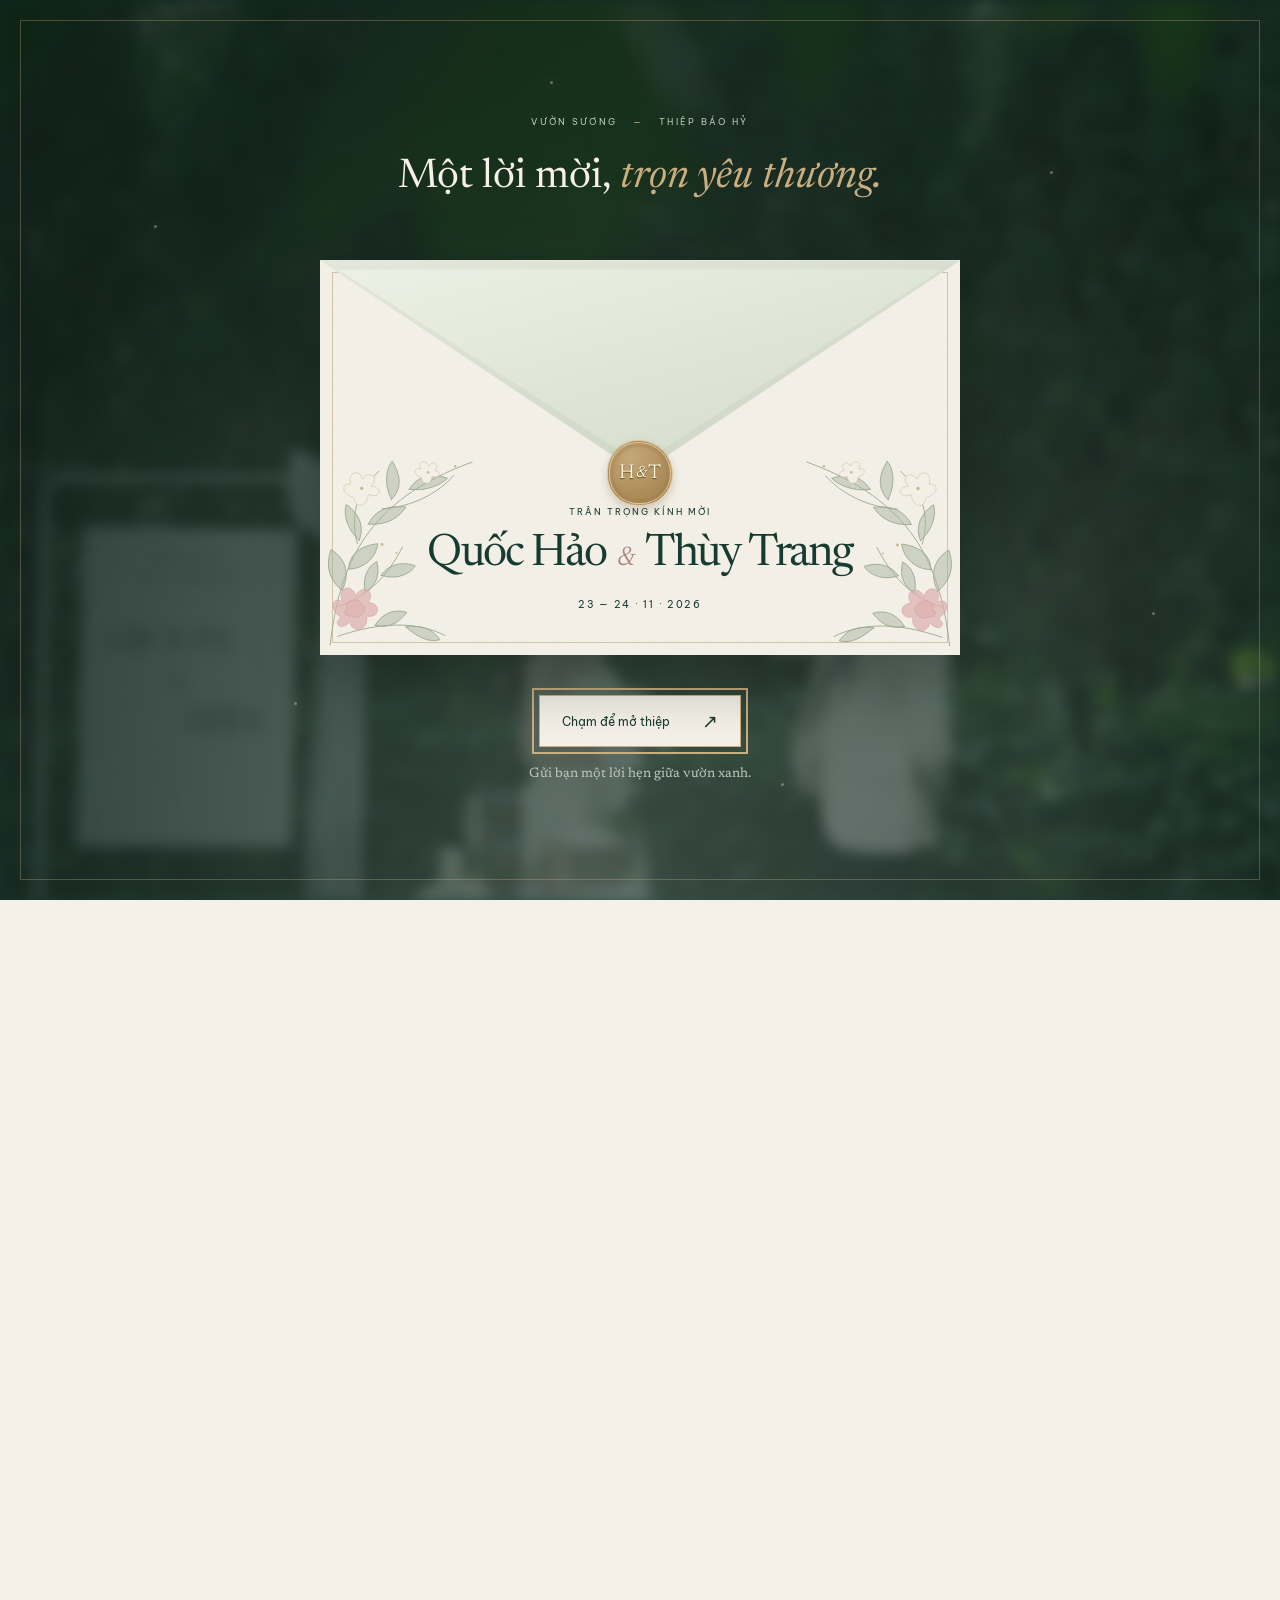
==== commit 629789bb: "Add separate dinner venue links and update wedding invitation title" ====
--- a/index.html
+++ b/index.html
@@ -3,7 +3,7 @@
   <head>
     <meta charset="UTF-8" />
     <meta name="viewport" content="width=device-width,initial-scale=1" />
-    <title>Thiệp cưới Quốc Hảo &amp; Thùy Trang | Vườn Sương</title>
+    <title>Quốc Hảo ❤️ Thùy Trang - Thiệp mời cưới</title>
     <meta
       name="description"
       content="Thiệp cưới Quốc Hảo và Thùy Trang. Bữa cơm thân mật ngày 23/11 và lễ thành hôn ngày 24/11/2026 tại Hưng Yên."
@@ -13,7 +13,7 @@
       href="assets/invitation-shared.css?v=20261108-music"
     />
     <link rel="stylesheet" href="assets/storytelling.css?v=20261108-music" />
-    <link rel="stylesheet" href="assets/garden.css" />
+    <link rel="stylesheet" href="assets/garden.css?v=20261108-venues" />
     <link rel="icon" href="assets/favicon.svg" type="image/svg+xml" />
     <link rel="preconnect" href="https://fonts.googleapis.com" />
     <link rel="preconnect" href="https://fonts.gstatic.com" crossorigin />
@@ -21,13 +21,22 @@
     <meta name="theme-color" content="#173B31" />
     <meta
       property="og:title"
-      content="Quốc Hảo &amp; Thùy Trang · Vườn Sương"
+      content="Quốc Hảo ❤️ Thùy Trang - Thiệp mời cưới"
     />
     <meta
       property="og:description"
       content="Trân trọng kính mời · 23–24.11.2026 · Hưng Yên"
     />
-    <meta property="og:image" content="assets/images/nm_00004.webp" />
+    <meta
+      property="og:image"
+      content="https://mumeilevina.github.io/thiepcuoi/assets/images/nm_00004.webp"
+    />
+    <meta property="og:site_name" content="Thiệp mời cưới" />
+    <meta name="twitter:card" content="summary_large_image" />
+    <meta
+      name="twitter:title"
+      content="Quốc Hảo ❤️ Thùy Trang - Thiệp mời cưới"
+    />
     <noscript
       ><style>
         .invitation-gate {
@@ -157,10 +166,41 @@
                 >Tức ngày 15 tháng 10 năm Bính Ngọ</span
               >
             </p>
-            <p class="wedding-schedule__place">
-              <strong>Gia đình nhà gái</strong><br />Tổ dân phố Rừng, Dị Sử, Mỹ
-              Hào, Hưng Yên
-            </p>
+            <div
+              class="wedding-schedule__place wedding-schedule__locations"
+              aria-label="Hai địa điểm bữa cơm ngày 23 tháng 11"
+            >
+              <div
+                class="wedding-schedule__location"
+                data-reception-location="bride"
+              >
+                <p>
+                  <strong>Gia đình nhà gái</strong><br />Ao Hồ, Tổ dân phố Rừng,
+                  Dị Sử, Mỹ Hào, Hưng Yên
+                </p>
+                <a
+                  href="https://www.google.com/maps/search/?api=1&amp;query=Ao+Hồ,+Tổ+dân+phố+Rừng,+Dị+Sử,+Mỹ+Hào,+Hưng+Yên"
+                  target="_blank"
+                  rel="noopener noreferrer"
+                  >Bản đồ nhà gái <span aria-hidden="true">↗</span></a
+                >
+              </div>
+              <div
+                class="wedding-schedule__location"
+                data-reception-location="groom"
+              >
+                <p>
+                  <strong>Gia đình nhà trai</strong><br />Thôn Hiển Dương, Dương
+                  Quang, Mỹ Hào, Hưng Yên
+                </p>
+                <a
+                  href="https://www.google.com/maps/dir/?api=1&amp;destination=20.9388189%2C106.1072559"
+                  target="_blank"
+                  rel="noopener noreferrer"
+                  >Chỉ đường nhà trai <span aria-hidden="true">↗</span></a
+                >
+              </div>
+            </div>
           </article>
           <article class="wedding-schedule__event reveal">
             <span class="event-number" aria-hidden="true"
--- a/assets/garden.css
+++ b/assets/garden.css
@@ -655,6 +655,20 @@
   text-underline-offset: 5px;
   font-size: 0.7rem;
 }
+.wedding-schedule__locations {
+  display: grid;
+  gap: 1.25rem;
+}
+.wedding-schedule__location p {
+  margin: 0;
+}
+.wedding-schedule__location + .wedding-schedule__location {
+  border-top: 1px solid var(--line);
+  padding-top: 1.25rem;
+}
+.wedding-schedule__location a {
+  gap: 0.7rem;
+}
 .family-heading {
   text-align: center;
   margin: 4.5rem 0 2rem;
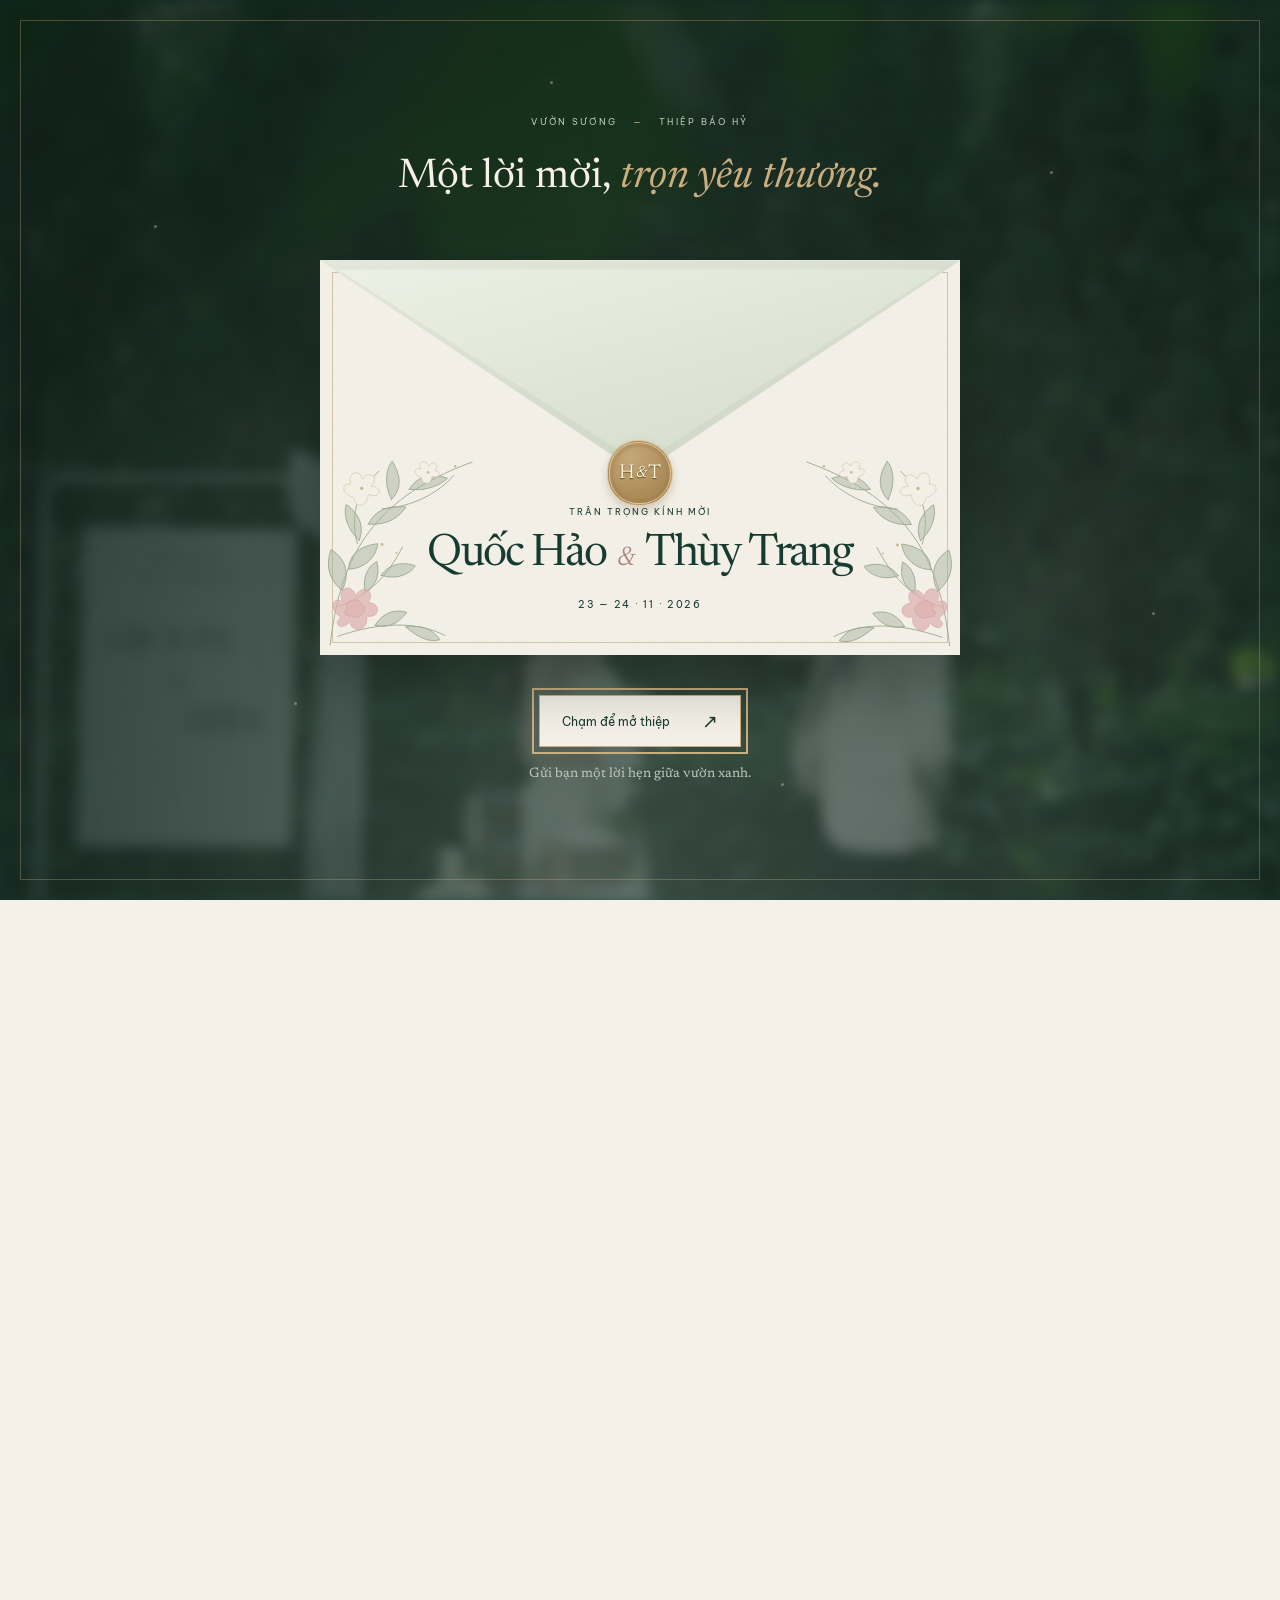
==== commit bb30d145: "Remove duplicate groom venue from November 23 reception" ====
--- a/index.html
+++ b/index.html
@@ -168,7 +168,7 @@
             </p>
             <div
               class="wedding-schedule__place wedding-schedule__locations"
-              aria-label="Hai địa điểm bữa cơm ngày 23 tháng 11"
+              aria-label="Địa điểm bữa cơm nhà gái ngày 23 tháng 11"
             >
               <div
                 class="wedding-schedule__location"
@@ -183,21 +183,6 @@
                   target="_blank"
                   rel="noopener noreferrer"
                   >Bản đồ nhà gái <span aria-hidden="true">↗</span></a
-                >
-              </div>
-              <div
-                class="wedding-schedule__location"
-                data-reception-location="groom"
-              >
-                <p>
-                  <strong>Gia đình nhà trai</strong><br />Thôn Hiển Dương, Dương
-                  Quang, Mỹ Hào, Hưng Yên
-                </p>
-                <a
-                  href="https://www.google.com/maps/dir/?api=1&amp;destination=20.9388189%2C106.1072559"
-                  target="_blank"
-                  rel="noopener noreferrer"
-                  >Chỉ đường nhà trai <span aria-hidden="true">↗</span></a
                 >
               </div>
             </div>
@@ -484,7 +469,7 @@
         type="button"
         aria-controls="wedding-music"
         aria-pressed="false"
-        aria-label="Bật nhạc nền Young And Beautiful"
+        aria-label="Bật nhạc nền"
         hidden
       >
         <svg
@@ -504,16 +489,11 @@
       </button>
       <p class="sr-only" role="status" aria-live="polite" data-music-status></p>
     </main>
-    <audio
-      id="wedding-music"
-      src="assets/audio/young-and-beautiful.mp3"
-      preload="none"
-      loop
-    ></audio>
+    <audio id="wedding-music" preload="none" loop></audio>
     <footer class="invitation-footer">
       QUỐC HẢO &amp; THÙY TRANG · <a href="#noi-dung">Về đầu trang ↑</a>
     </footer>
-    <script src="assets/music.js?v=20261108-music"></script>
+    <script src="assets/music.js?v=20261108-gacha"></script>
     <script src="assets/invitation.js?v=20261108-music"></script>
   </body>
 </html>
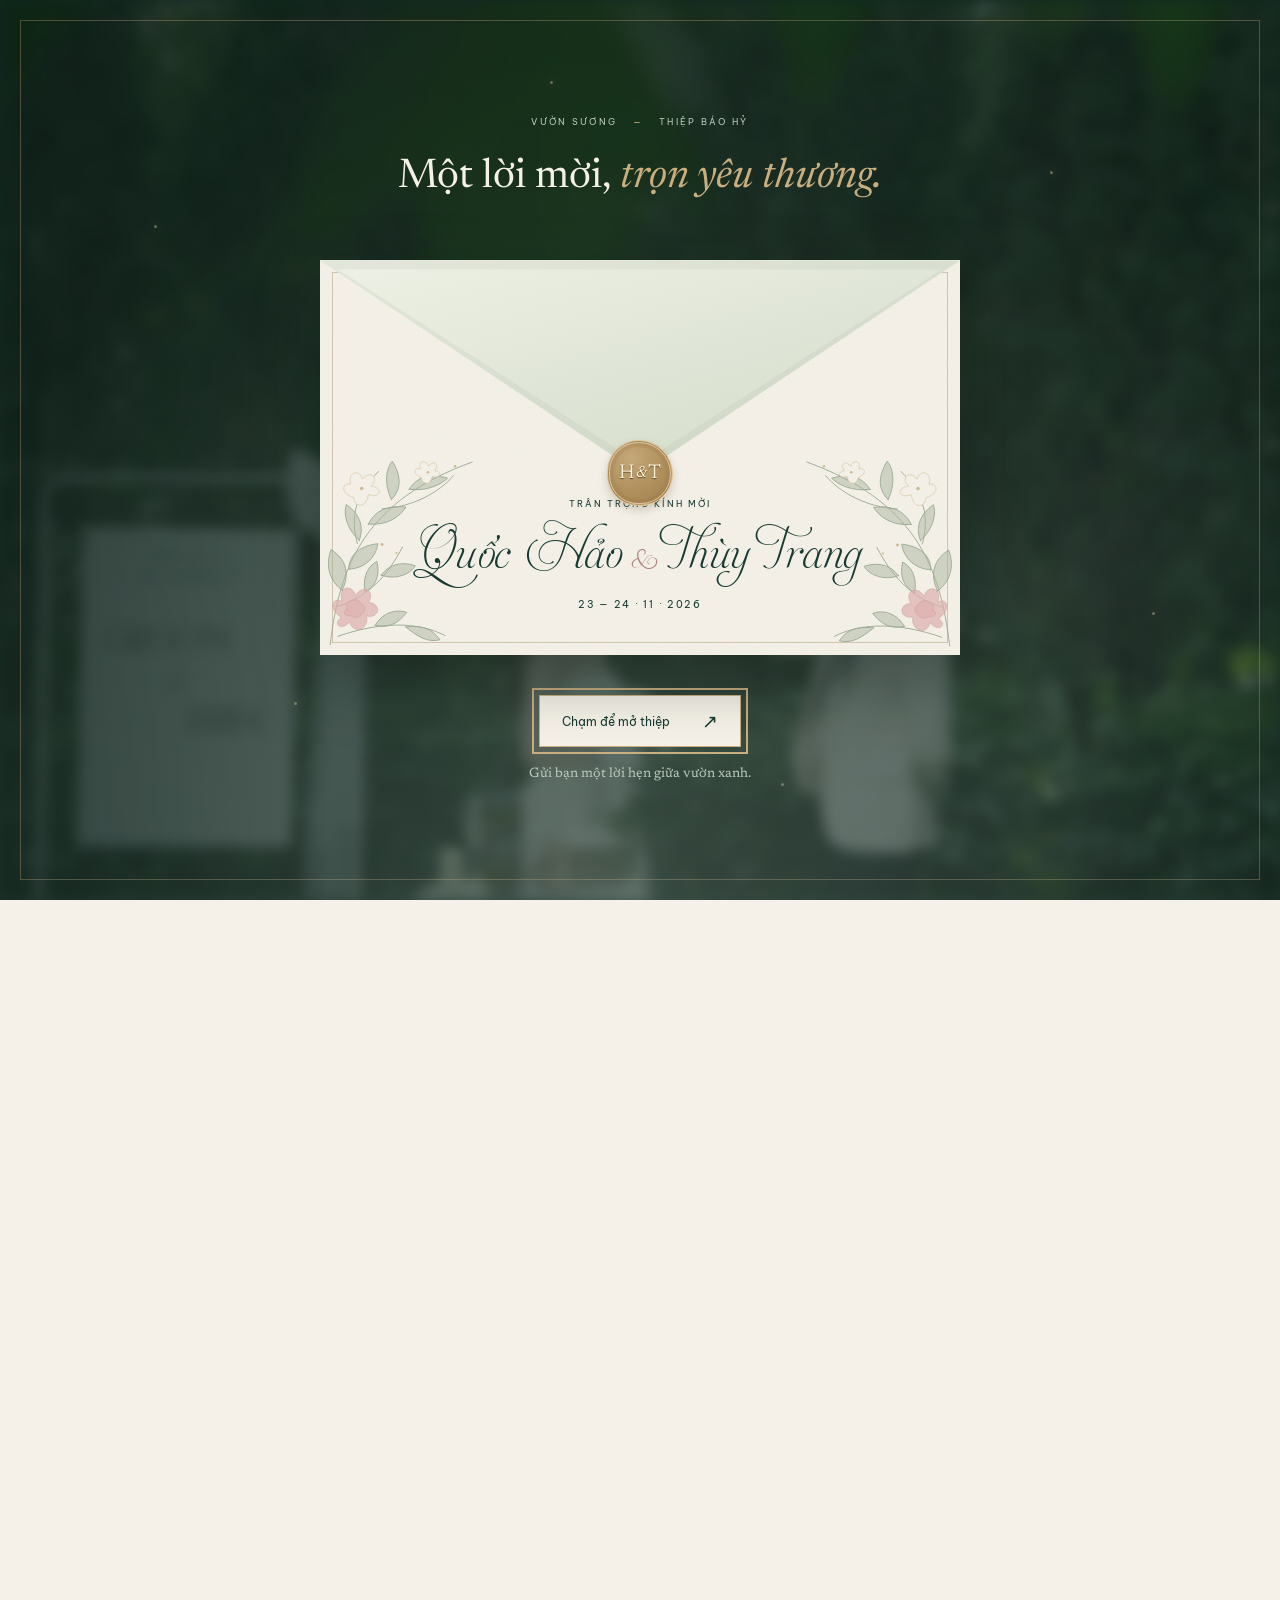
==== commit 3b5c8432: "Apply HLT AphroditeSlimPro to couple and parent names with responsive spacing" ====
--- a/index.html
+++ b/index.html
@@ -14,6 +14,14 @@
     />
     <link rel="stylesheet" href="assets/storytelling.css?v=20261108-music" />
     <link rel="stylesheet" href="assets/garden.css?v=20261108-venues" />
+    <link rel="stylesheet" href="assets/names.css?v=20261108-aphrodite" />
+    <link
+      rel="preload"
+      href="assets/fonts/HLT-AphroditeSlimPro.woff2"
+      as="font"
+      type="font/woff2"
+      crossorigin
+    />
     <link rel="icon" href="assets/favicon.svg" type="image/svg+xml" />
     <link rel="preconnect" href="https://fonts.googleapis.com" />
     <link rel="preconnect" href="https://fonts.gstatic.com" crossorigin />
@@ -212,11 +220,21 @@
         <div class="wedding-schedule__families">
           <div class="reveal">
             <h3>Nhà trai</h3>
-            <p>Đặng Đình Mười<br />Nguyễn Thị Duyên</p>
+            <p>
+              <span class="parent-name">Đặng Đình Mười</span><br /><span
+                class="parent-name"
+                >Nguyễn Thị Duyên</span
+              >
+            </p>
           </div>
           <div class="reveal">
             <h3>Nhà gái</h3>
-            <p>Hàn Ngọc Tú<br />Nguyễn Thị Kim Oanh</p>
+            <p>
+              <span class="parent-name">Hàn Ngọc Tú</span><br /><span
+                class="parent-name"
+                >Nguyễn Thị Kim Oanh</span
+              >
+            </p>
           </div>
         </div>
       </section>
@@ -457,7 +475,7 @@
         ></iframe>
       </section>
       <section class="story-finale" aria-label="Lời cảm ơn của hai gia đình">
-        <p class="story-eyebrow reveal">QUỐC HẢO &amp; THÙY TRANG</p>
+        <p class="couple-signature reveal">Quốc Hảo &amp; Thùy Trang</p>
         <h2 class="reveal">Một lời hẹn giữa vườn xanh.</h2>
         <p class="reveal">
           Hai gia đình chân thành cảm ơn.<br />Sự hiện diện của quý vị là niềm
@@ -491,7 +509,8 @@
     </main>
     <audio id="wedding-music" preload="none" loop></audio>
     <footer class="invitation-footer">
-      QUỐC HẢO &amp; THÙY TRANG · <a href="#noi-dung">Về đầu trang ↑</a>
+      <span class="couple-signature">Quốc Hảo &amp; Thùy Trang</span> ·
+      <a href="#noi-dung">Về đầu trang ↑</a>
     </footer>
     <script src="assets/music.js?v=20261108-gacha"></script>
     <script src="assets/invitation.js?v=20261108-music"></script>
--- a/assets/names.css
+++ b/assets/names.css
@@ -0,0 +1,96 @@
+@font-face {
+  font-family: "HLT AphroditeSlimPro";
+  src: url("fonts/HLT-AphroditeSlimPro.woff2") format("woff2");
+  font-style: normal;
+  font-weight: 400;
+  font-display: swap;
+}
+:root {
+  --name-font: "HLT AphroditeSlimPro", "Newsreader", Georgia, serif;
+}
+.couple-name,
+.couple-connector,
+.wedding-schedule__families p,
+.vow-pair h3,
+.couple-signature {
+  font-family: var(--name-font);
+  font-weight: 400;
+  font-style: normal;
+  font-synthesis: none;
+  letter-spacing: 0;
+  font-feature-settings:
+    "liga" 1,
+    "clig" 1,
+    "calt" 1;
+}
+.couple-title {
+  letter-spacing: 0;
+}
+.couple-name {
+  line-height: 1.85;
+}
+.couple-connector {
+  line-height: 1.5;
+}
+.hero .couple-title {
+  gap: 0;
+}
+.envelope__front .couple-title {
+  font-size: clamp(1.1rem, 4.8vw, 2.4rem);
+  letter-spacing: 0;
+  gap: 0.2em;
+  margin: 0.2rem 0;
+}
+.envelope__letter strong {
+  font: 400 clamp(1.1rem, 3.5vw, 2rem)/1.75 var(--name-font);
+  letter-spacing: 0;
+}
+.wedding-schedule__families p {
+  font-size: clamp(1.4rem, 2.4vw, 2rem);
+  line-height: 2.05;
+}
+.parent-name {
+  display: inline-block;
+  white-space: nowrap;
+}
+.vow-pair h3 {
+  font-size: clamp(1.9rem, 3vw, 2.6rem);
+  line-height: 1.9;
+}
+.story-finale > p.couple-signature {
+  font-size: clamp(1.25rem, 4.5vw, 2.6rem);
+  line-height: 1.85;
+  color: var(--gold);
+}
+.invitation-footer .couple-signature {
+  display: block;
+  font-size: 1.4rem;
+  line-height: 2;
+}
+@media (max-width: 720px) {
+  .wedding-schedule__families {
+    grid-template-columns: minmax(0, 1fr);
+  }
+  .wedding-schedule__families > div {
+    padding: 1.5rem 0.75rem;
+  }
+  .wedding-schedule__families > div + div {
+    border-left: 0;
+    border-top: 1px solid var(--line);
+  }
+  .wedding-schedule__families p {
+    font-size: clamp(1.25rem, 5.8vw, 1.7rem);
+  }
+  .envelope__front {
+    padding-bottom: 0.6rem;
+  }
+}
+@media (max-height: 650px) {
+  .hero .couple-title {
+    font-size: clamp(1.7rem, 4.6vw, 2.5rem);
+    margin: 0.4rem 0;
+  }
+  .envelope__front .couple-title {
+    font-size: clamp(1.1rem, 3.6vw, 1.65rem);
+  }
+}
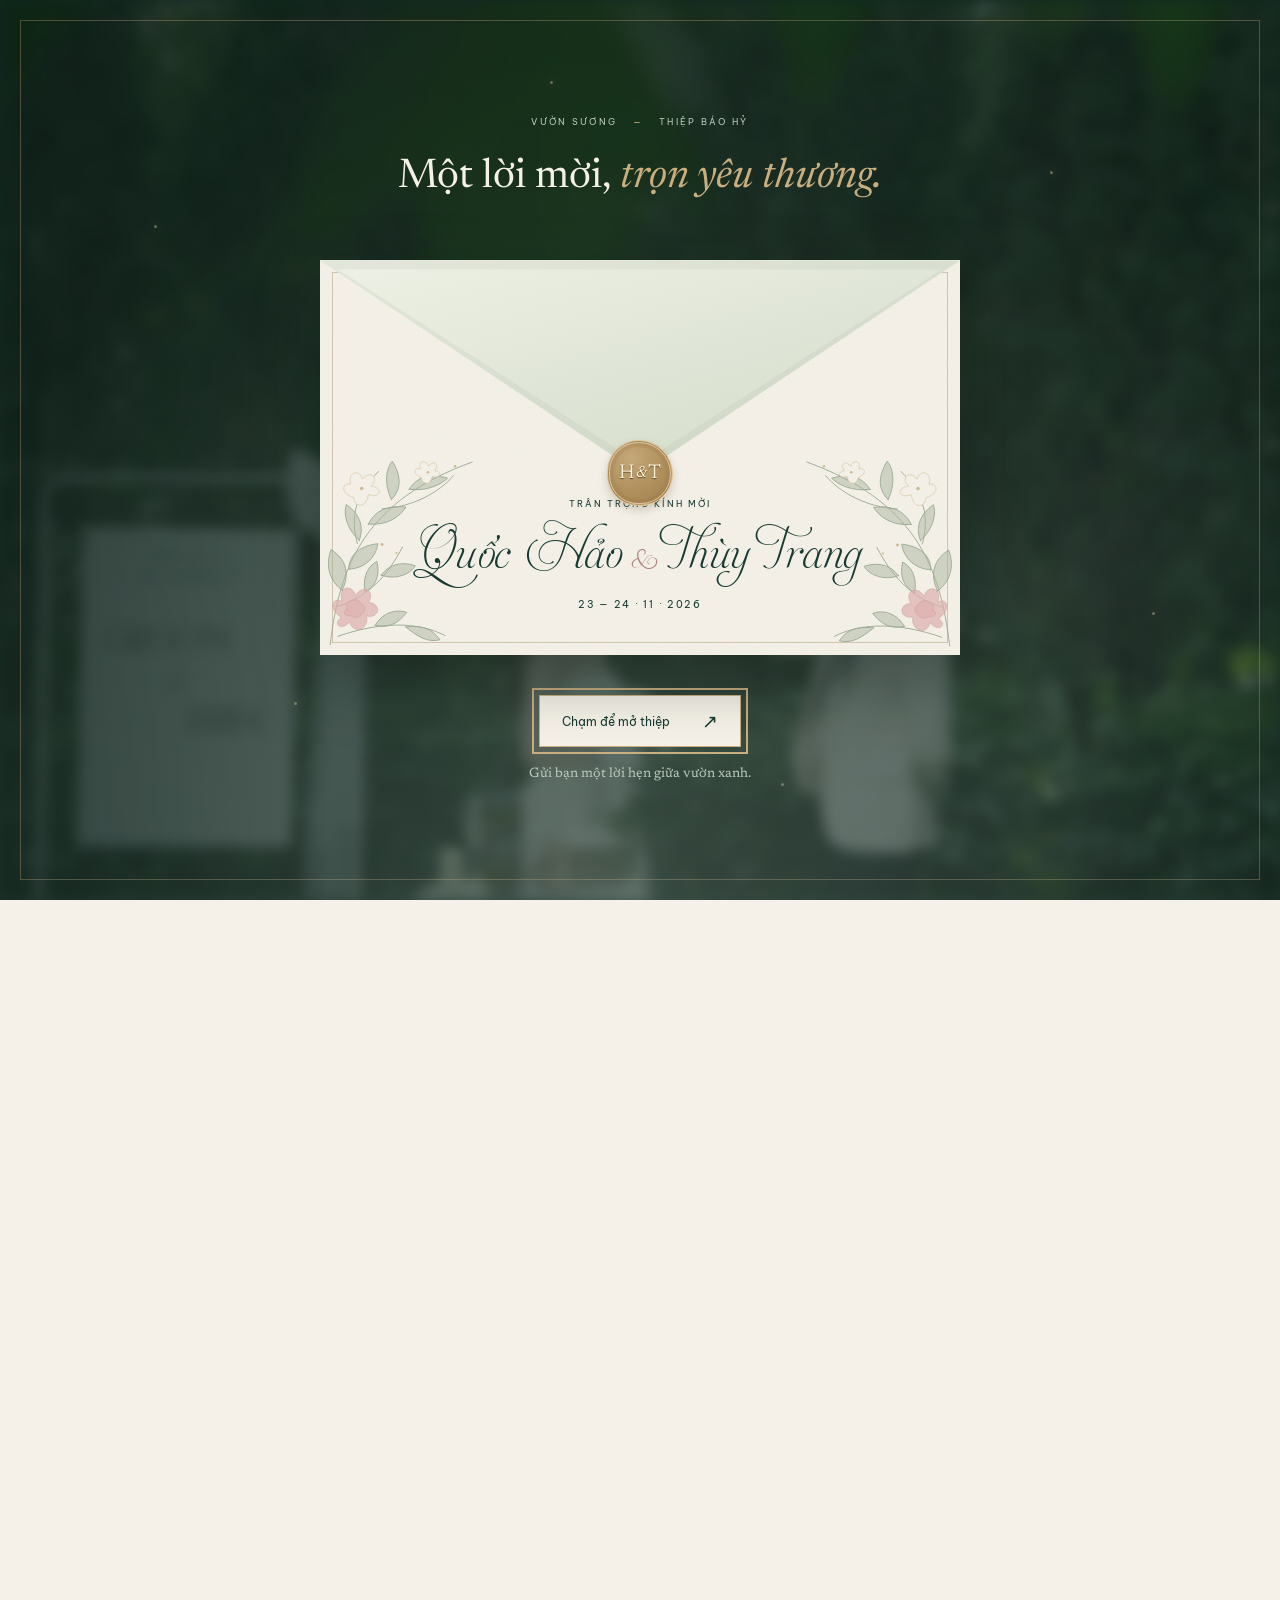
==== commit 7ff1913d: "Pin bride coordinates and add groom venue to November 23 reception Co-Authored-By: Claude Opus 5.5 <" ====
--- a/index.html
+++ b/index.html
@@ -176,7 +176,7 @@
             </p>
             <div
               class="wedding-schedule__place wedding-schedule__locations"
-              aria-label="Địa điểm bữa cơm nhà gái ngày 23 tháng 11"
+              aria-label="Hai địa điểm bữa cơm ngày 23 tháng 11"
             >
               <div
                 class="wedding-schedule__location"
@@ -187,10 +187,25 @@
                   Dị Sử, Mỹ Hào, Hưng Yên
                 </p>
                 <a
-                  href="https://www.google.com/maps/search/?api=1&amp;query=Ao+Hồ,+Tổ+dân+phố+Rừng,+Dị+Sử,+Mỹ+Hào,+Hưng+Yên"
+                  href="https://www.google.com/maps/dir/?api=1&amp;destination=20.920676%2C106.084972"
                   target="_blank"
                   rel="noopener noreferrer"
-                  >Bản đồ nhà gái <span aria-hidden="true">↗</span></a
+                  >Chỉ đường nhà gái <span aria-hidden="true">↗</span></a
+                >
+              </div>
+              <div
+                class="wedding-schedule__location"
+                data-reception-location="groom"
+              >
+                <p>
+                  <strong>Gia đình nhà trai</strong><br />Thôn Hiển Dương, Dương
+                  Quang, Mỹ Hào, Hưng Yên
+                </p>
+                <a
+                  href="https://www.google.com/maps/dir/?api=1&amp;destination=20.9388189%2C106.1072559"
+                  target="_blank"
+                  rel="noopener noreferrer"
+                  >Chỉ đường nhà trai <span aria-hidden="true">↗</span></a
                 >
               </div>
             </div>
@@ -512,7 +527,7 @@
       <span class="couple-signature">Quốc Hảo &amp; Thùy Trang</span> ·
       <a href="#noi-dung">Về đầu trang ↑</a>
     </footer>
-    <script src="assets/music.js?v=20261108-gacha"></script>
+    <script src="assets/music.js?v=20261108-four-songs"></script>
     <script src="assets/invitation.js?v=20261108-music"></script>
   </body>
 </html>
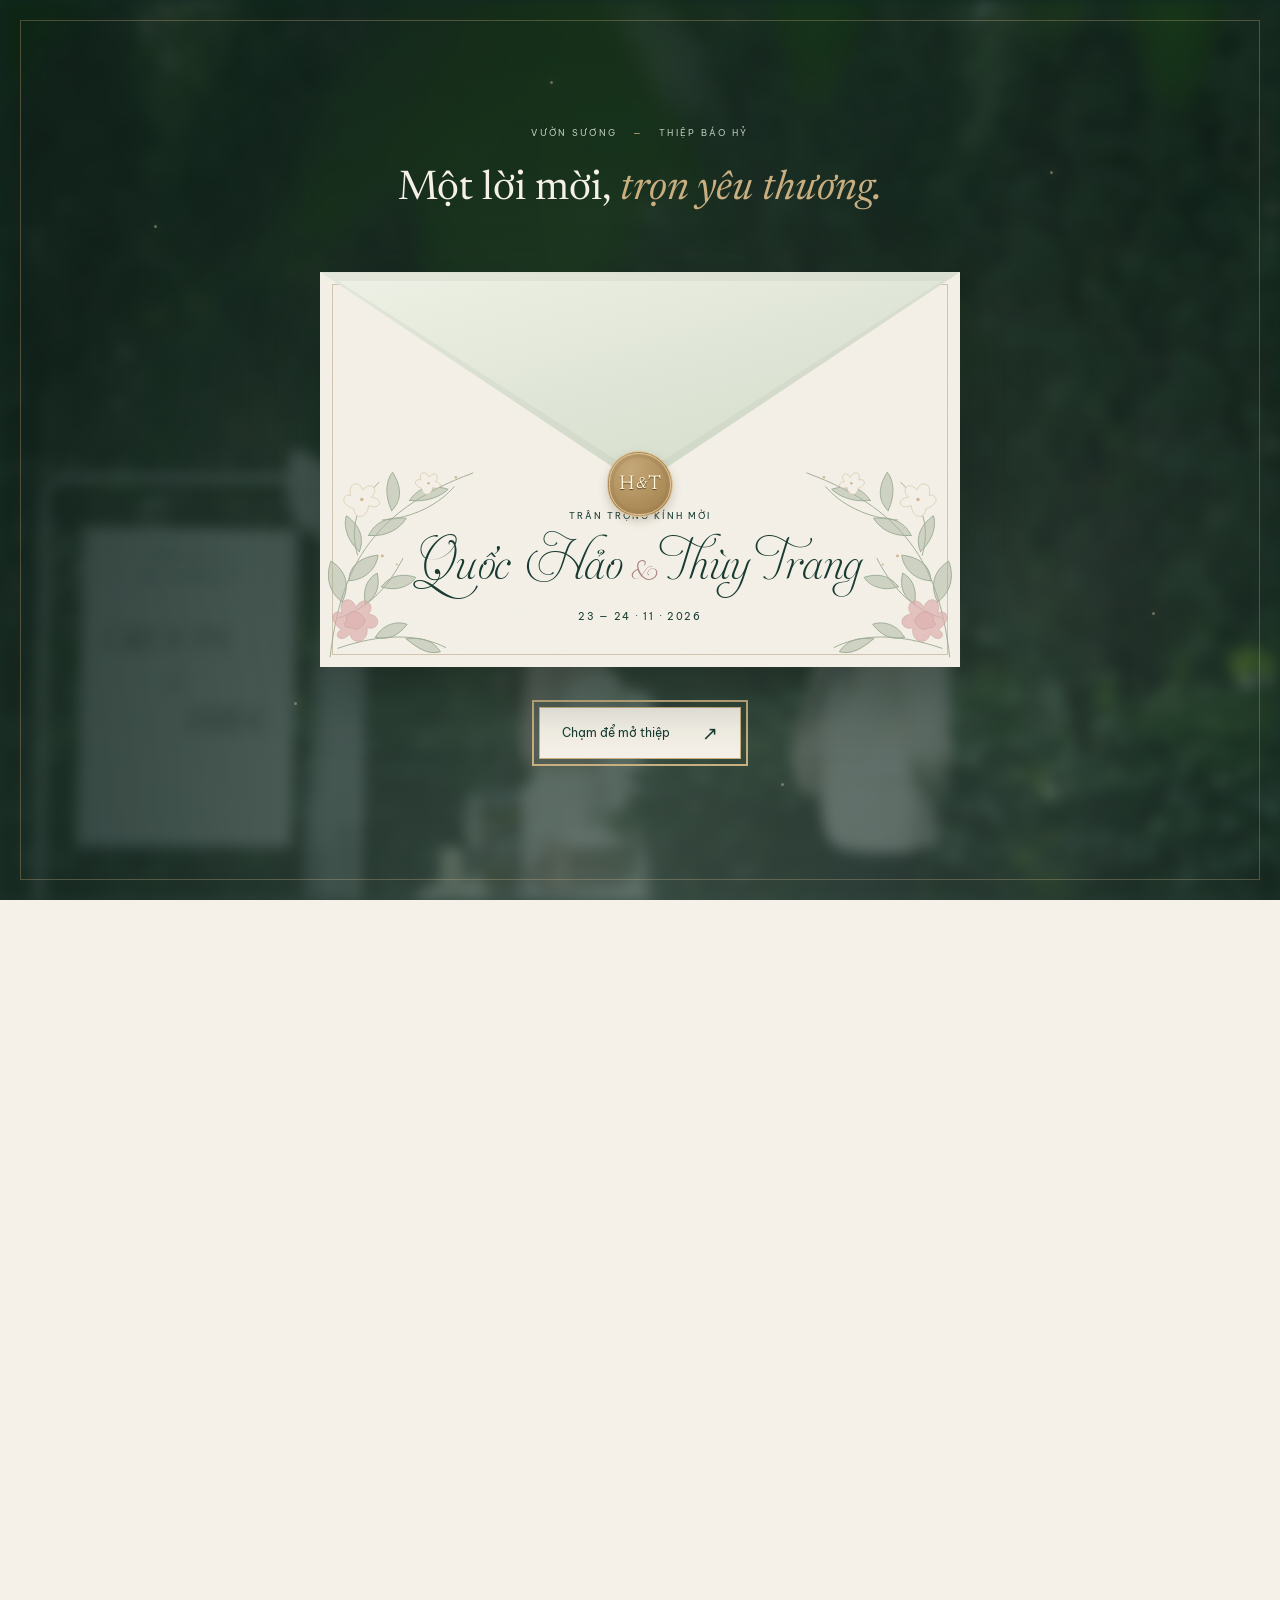
==== commit 4c8a71f0: "jeje" ====
--- a/index.html
+++ b/index.html
@@ -108,7 +108,7 @@
         <button class="gate__open" type="button" data-open-invitation>
           <span>Chạm để mở thiệp</span><span aria-hidden="true">↗</span>
         </button>
-        <p class="gate__footnote">Gửi bạn một lời hẹn giữa vườn xanh.</p>
+        <p class="gate__footnote"></p>
         <p class="sr-only" role="status" data-gate-status></p>
       </div>
     </div>
@@ -131,7 +131,7 @@
             </h1>
           </div>
           <p class="hero__invitation">
-            Một lời hẹn giữa vườn xanh.<br />Trân trọng mời bạn đến chung vui
+            <br />Trân trọng mời bạn đến chung vui
             cùng hai gia đình.
           </p>
           <div class="hero__date">
@@ -257,7 +257,7 @@
       <section class="story" aria-label="Câu chuyện minh họa">
         <div class="story__copy reveal">
           <p class="eyebrow">CHUYỆN CỦA CHÚNG MÌNH</p>
-          <p class="sample-note">Lời kể minh họa · chờ hai bạn xác nhận</p>
+          <p class="sample-note"></p>
           <h2>Từ hôm nay,<br />mình gọi nhau là nhà.</h2>
           <p>
             Sau những ngày cùng nhau đi qua bình thường và rực rỡ, chúng mình
--- a/assets/garden.css
+++ b/assets/garden.css
@@ -908,12 +908,37 @@
 }
 @media (max-height: 650px) {
   .invitation-gate {
-    padding: 1.2rem;
-  }
-  .gate__content {
-    width: min(430px, 100%);
-    padding: 0;
-  }
+    padding: 1rem 1.25rem;
+  }
+}
+@media (max-height: 560px) {
+  .envelope__front {
+    padding: 0.5rem;
+  }
+  .gate__label {
+    font-size: 0.4rem;
+  }
+  .gate__date {
+    font-size: 0.44rem;
+    margin: 0.25rem 0;
+  }
+  .gate__monogram {
+    width: 38px;
+    height: 38px;
+    left: calc(50% - 19px);
+    top: calc(50% - 19px);
+    font-size: 0.8rem;
+    border-width: 2px;
+  }
+  .gate__monogram span {
+    font-size: 0.75em;
+  }
+  .envelope__flap {
+    height: 48%;
+  }
+}
+@media (prefers-reduced-motion: reduce) {
+  .invitation-gate.is-opening {
   .gate__edition {
     font-size: 0.45rem;
   }
